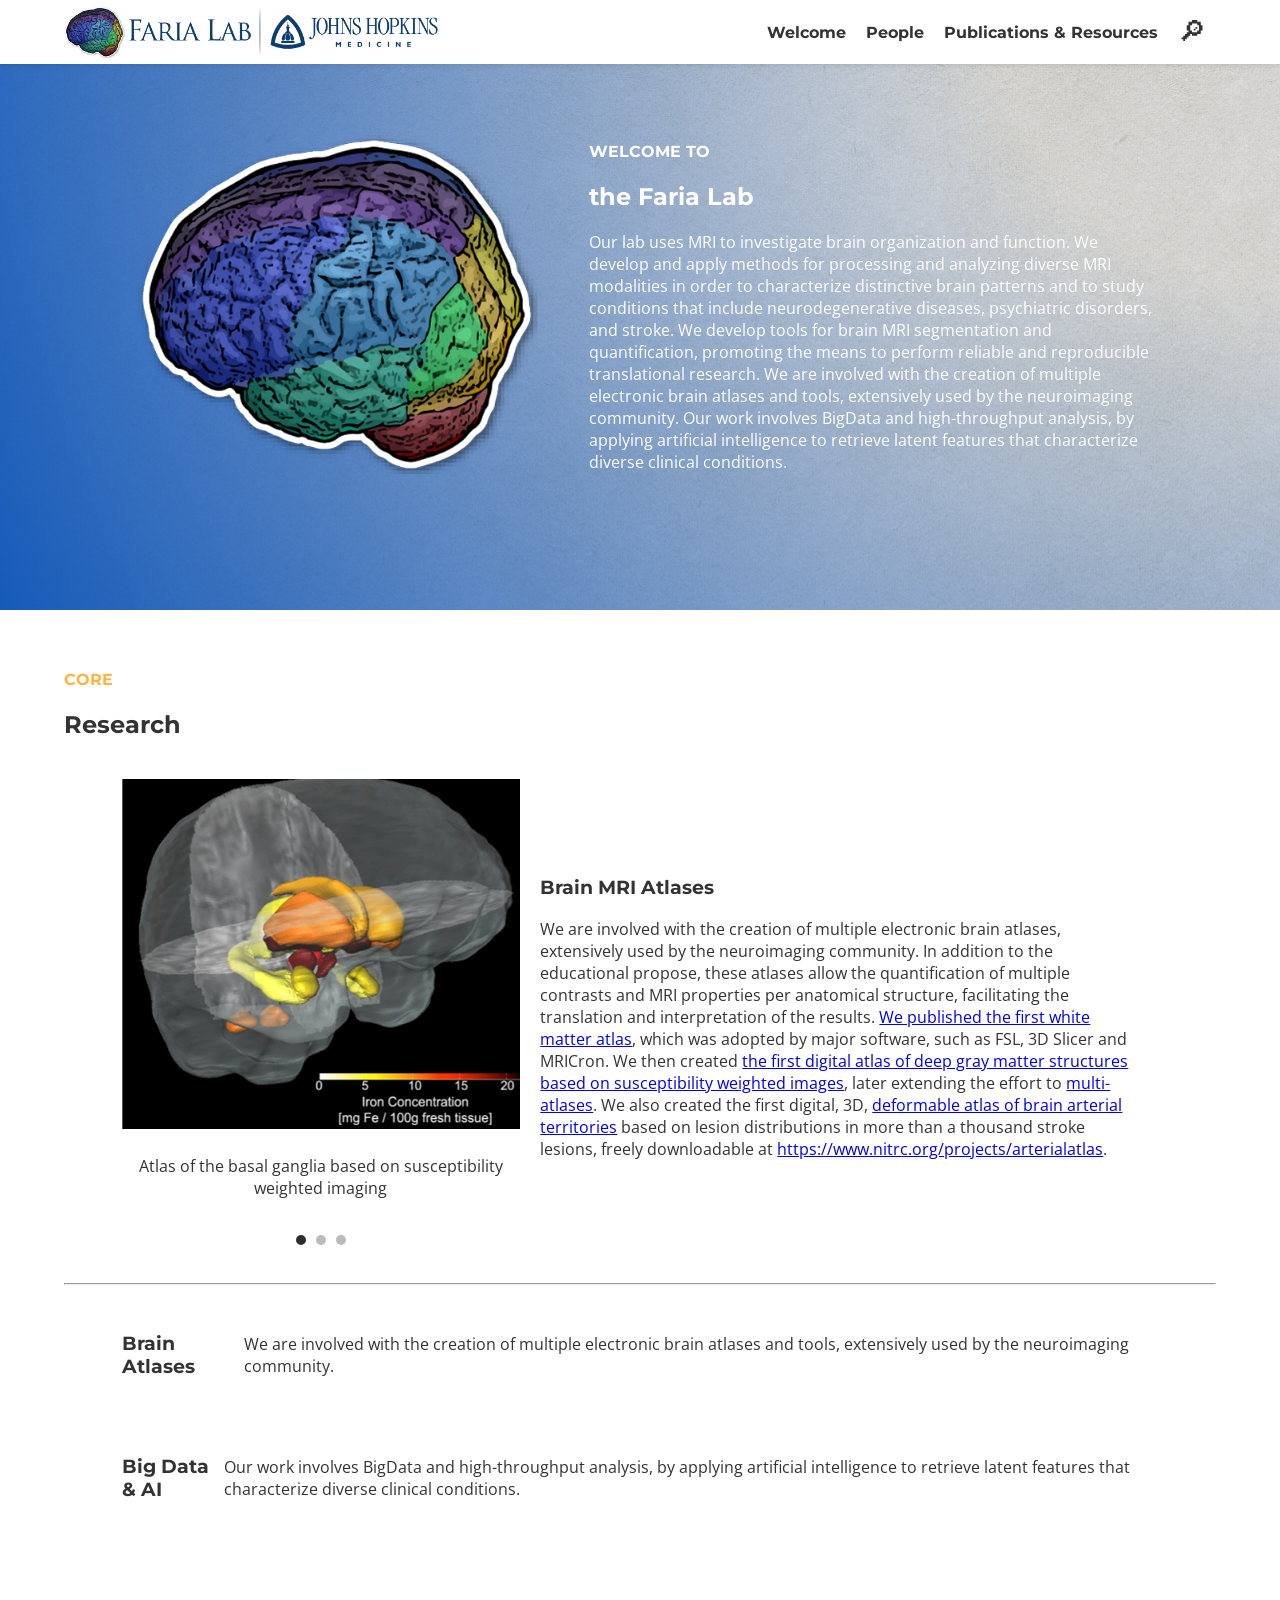
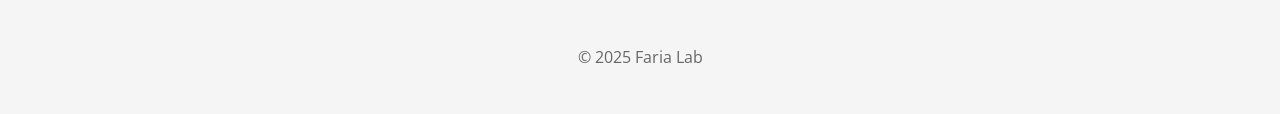
==== from_scratch/index.html @ 82c88ba2 "new version from scratch; has header, welcome, carousel (w/o prev/next buttons)" ====
<!DOCTYPE html>
<html lang="en">

<head>
    <meta charset="UTF-8">
    <title>Faria Lab</title>
    <link rel="preconnect" href="https://fonts.googleapis.com">
    <link
        href="https://fonts.googleapis.com/css2?family=Montserrat:wght@400;600;700&family=Open+Sans:wght@400;600&display=swap"
        rel="stylesheet">
    <link rel="stylesheet" href="style.css">
</head>

<body>

    <header class="site-header">
        <img src="images/logobanner-01.png" alt="Faria Lab" class="logo">

        <button class="menu-toggle" aria-label="Toggle navigation">☰</button>

        <nav>
            <a href="#welcome">Welcome</a>
            <a href="#people">People</a>
            <a href="#P&R">Publications & Resources</a>
            <button class="search-toggle" aria-label="Toggle search">🔎︎</button>
        </nav>

        <div class="search-container">
            <input type="text" placeholder="Search..." class="search-input">
            <button class="search-toggle" aria-label="Toggle search">✕</button>
        </div>
    </header>

    <section id="welcome" class="hero">
        <img src="images/logobanner-02-1.png" alt="Faria Lab" class="logo">
        <div class="hero-text">
            <h4>WELCOME TO</h4>
            <h1>the Faria Lab</h1>
            <p>Our lab uses MRI to investigate brain organization and function. We develop and apply methods for
                processing and analyzing diverse MRI modalities in order to characterize distinctive brain patterns and
                to study conditions that include neurodegenerative diseases, psychiatric disorders, and stroke. We
                develop tools for brain MRI segmentation and quantification, promoting the means to perform reliable and
                reproducible translational research. We are involved with the creation of multiple electronic brain
                atlases and tools, extensively used by the neuroimaging community. Our work involves BigData and
                high-throughput analysis, by applying artificial intelligence to retrieve latent features that
                characterize diverse clinical conditions.</p>
        </div>
    </section>

    <section id="research" class="content-section">
        <h4>CORE</h4>
        <h1>Research</h1>

        <div class="research-area">
            <div class="carousel" id="carousel1">
                <img src="images/research1_SWI.png" alt="Research 1 SWI" class="slide show">
                <img src="images/research1_atlas.png" alt="Research 1 Atlas" class="slide">
                <img src="images/ArterialAtlas.png" alt="Research 1 Arterial Atlas" class="slide">

                <p class="caption show">Atlas of the basal ganglia based on susceptibility weighted imaging</p>
                <p class="caption">MRI based atlas of structural anatomy</p>
                <p class="caption">Digital atlas of vascular territories</p>
                
                <div class="dots">
                    <span class="dot show"></span>
                    <span class="dot"></span>
                    <span class="dot"></span>
                </div>
            </div>

            <div class="research-text">
                <h3>Brain MRI Atlases</h3>
                <p>We are involved with the creation of multiple electronic brain atlases, extensively used by the
                    neuroimaging community. In addition to the educational propose, these atlases allow the
                    quantification of multiple contrasts and MRI properties per anatomical structure, facilitating the
                    translation and interpretation of the results. <a
                        href="https://www.ncbi.nlm.nih.gov/pmc/articles/PMC2586008/" target="_blank" rel="noopener">We
                        published the first white matter atlas</a>, which was adopted by major software, such as FSL, 3D
                    Slicer and MRICron. We then created <a href="https://pubmed.ncbi.nlm.nih.gov/23769915"
                        target="_blank" rel="noopener">the first digital atlas of deep gray matter structures based on
                        susceptibility weighted images</a>, later extending the effort to <a
                        href="https://pubmed.ncbi.nlm.nih.gov/30738207" target="_blank"
                        rel="noopener">multi-atlases</a>. We also created the first digital, 3D, <a
                        href="https://www.biorxiv.org/content/10.1101/2021.05.03.442478v1.abstract" target="_blank"
                        rel="noopener">deformable atlas of brain arterial territories</a> based on lesion distributions
                    in more than a thousand stroke lesions, freely downloadable at <a
                        href="https://www.nitrc.org/projects/arterialatlas" target="_blank"
                        rel="noopener">https://www.nitrc.org/projects/arterialatlas</a>.</p>
            </div>
        </div>

        <hr>

        <div class="research-area">
            <h3>Brain Atlases</h3>
            <p>We are involved with the creation of multiple electronic brain atlases and tools, extensively used by the
                neuroimaging community.</p>
        </div>
        <div class="research-area">
            <h3>Big Data & AI</h3>
            <p>Our work involves BigData and high-throughput analysis, by applying artificial intelligence to retrieve
                latent features that characterize diverse clinical conditions.</p>
        </div>
    </section>

    <footer>
        <p>&copy; 2025 Faria Lab</p>
    </footer>



    <script src="scripts/menu.js"></script>
    <script src="scripts/carousel.js"></script>
</body>

</html>
---- from_scratch/style.css ----
:root {
    --primary-blue: #0C71C3;
    --accent-teal: #7EBEC5;
    --accent-orange: #ffb342;
    --accent-pink: #fa546d;
}

body {
    margin: 0;
    font-family: 'Open Sans', sans-serif;
    color: #333;
}

h1,
h2,
h3,
h4,
h5,
h6,
nav a {
    font-family: 'Montserrat', sans-serif;
    font-weight: 700;
}

.site-header {
    position: fixed;
    display: flex;
    align-items: center;
    height: 64px;
    width: 100%;
    background: white;
    padding: 0 5%;
    box-sizing: border-box;
    box-shadow: 0 1px 5px rgba(0, 0, 0, 0.1);
    transition: height 0.5s;
    z-index: 1000;
}

.site-header.shrink {
    height: 48px;
}

button {
    font-size: 28px;
    background: none;
    border: none;
    color: var(--primary-blue);
    cursor: pointer;
}

.menu-toggle {
    display: none;
    /* hide hamburger on wide screens */
}

.site-header nav {
    display: flex;
    align-items: center;
    position: absolute;
    right: 5%;
    height: 100%;
    transition: height 0.2s;
}

.site-header nav.hide {
    height: 0;
    overflow: hidden;
    transition: height 0.5s ease;
}

.site-header nav * {
    padding: 0 10px;
    text-decoration: none;
    color: #333;
}

.site-header * {
    max-height: 80%;
}

.search-toggle {
    display: flex;
    position: relative;
}

.search-container {
    opacity: 0;
    transition: opacity 0s;
}

.search-container.show {
    display: flex;
    align-items: center;
    position: absolute;
    right: 5%;
    opacity: 1;
    transition: opacity 0.5s ease-in;
}

.search-input {
    display: flex;
    position: relative;
    right: 5%;
    width: 200px;
    padding: 5px;
    border: none;
}

.hero {
    display: flex;
    justify-content: space-around;
    align-items: center;
    background: radial-gradient(circle at top right, rgba(255, 255, 255, 0) 20%, rgba(1, 77, 183, 0.9) 100%),
        url('images/Kyle_Paper_Lt-scaled.jpg');
    background-size: cover;
    color: white;
    padding: 100px 10%;
    gap: 5%;
    text-align: left;
}

.hero img {
    max-width: 40%;
}

.content-section {
    max-width: 1200px;
    margin: 60px auto;
    padding: 0 5%;
}

.content-section h4 {
    color: var(--accent-orange);
}

.content-section .research-area {
    display: flex;
    justify-content: space-between;
    align-items: center;
    padding: 20px 5%;
}

.content-section .carousel {
    display: grid;
    width: 40%;
    grid-template-columns: minmax(0, 1fr);  /* allow grid to shrink below content size */
}

.content-section .carousel .slide {
    grid-column: 1;
    grid-row: 1;
    width: 100%;
    opacity: 0;
    visibility: hidden;
    transition: opacity 0.5s ease-in-out;
}

.content-section .carousel .slide.show {
    opacity: 1;
    visibility: visible;
}

.content-section .carousel .caption {
    grid-column: 1;
    grid-row: 2;
    width: 100%;
    text-align: center;
    padding: 10px 0;
    opacity: 0;
    visibility: hidden;
    transition: opacity 0.5s ease-in-out;
}

.content-section .carousel .caption.show {  
    opacity: 1;
    visibility: visible;
}

/* The dots/bullets/indicators */
.content-section .carousel .dots {
    display: flex;
    justify-content: center;
    padding: 10px 0;
}

.dot {
    height: 10px;
    width: 10px;
    margin: 0 5px;
    background-color: #bbb;
    border-radius: 50%;
    display: inline-block;
    transition: background-color 0.6s ease;
}

.dot.show {
    background-color: #2e2e2e;
}

.content-section .research-text {
    width: 60%;
    height: auto;
    padding: 0 20px;
}

footer {
    text-align: center;
    padding: 30px;
    background: #f5f5f5;
    color: #666;
}

@media (max-width: 1000px) {
    * {
        flex-direction: column;
    }

    img {
        width: 85%;
        max-width: 300px;
    }

    .site-header {
        position: relative;
        display: flex;
        padding: 10px 0;
        height: 100px;
    }

    .menu-toggle {
        display: flex;
        /* show hamburger on narrow screens */
    }

    .site-header nav {
        display: none;
        /* hide nav links on narrow screens */
    }

    .site-header nav.open {
        display: flex;
        /* show nav links when menu is open */
        flex-direction: column;
        position: absolute;
        justify-content: center;
        top: 100px;
        right: 0;
        width: 100%;
        background: white;
        box-shadow: 0 1px 5px rgba(0, 0, 0, 0.1);
        height: auto;
        padding: 10px;
    }

    .site-header nav.hide {
        padding: 0;
        height: 0;
        overflow: hidden;
    }

    .search-container.show {
        display: flex;
        position: absolute;
        top: 100px;
        right: 0;
        width: 100%;
        flex-direction: row;
        justify-content: center;
        align-items: center;
        background: white;
        box-shadow: 0 1px 5px rgba(0, 0, 0, 0.1);
        padding: 10px;
    }

    hr {
        width: 80%;
        margin: 40px auto;
        color: var(--accent-teal);
    }

    .hero {
        padding: 110px 10%;
    }

    .content-section .carousel {
        width: 80%;
    }

    .content-section .carousel .slide {
        justify-self: center;
    }

    .content-section .carousel .dots{
        flex-direction: row;
    }

    .content-section .research-text {
        width: 100%;
        padding: 20px 0;
    }

}
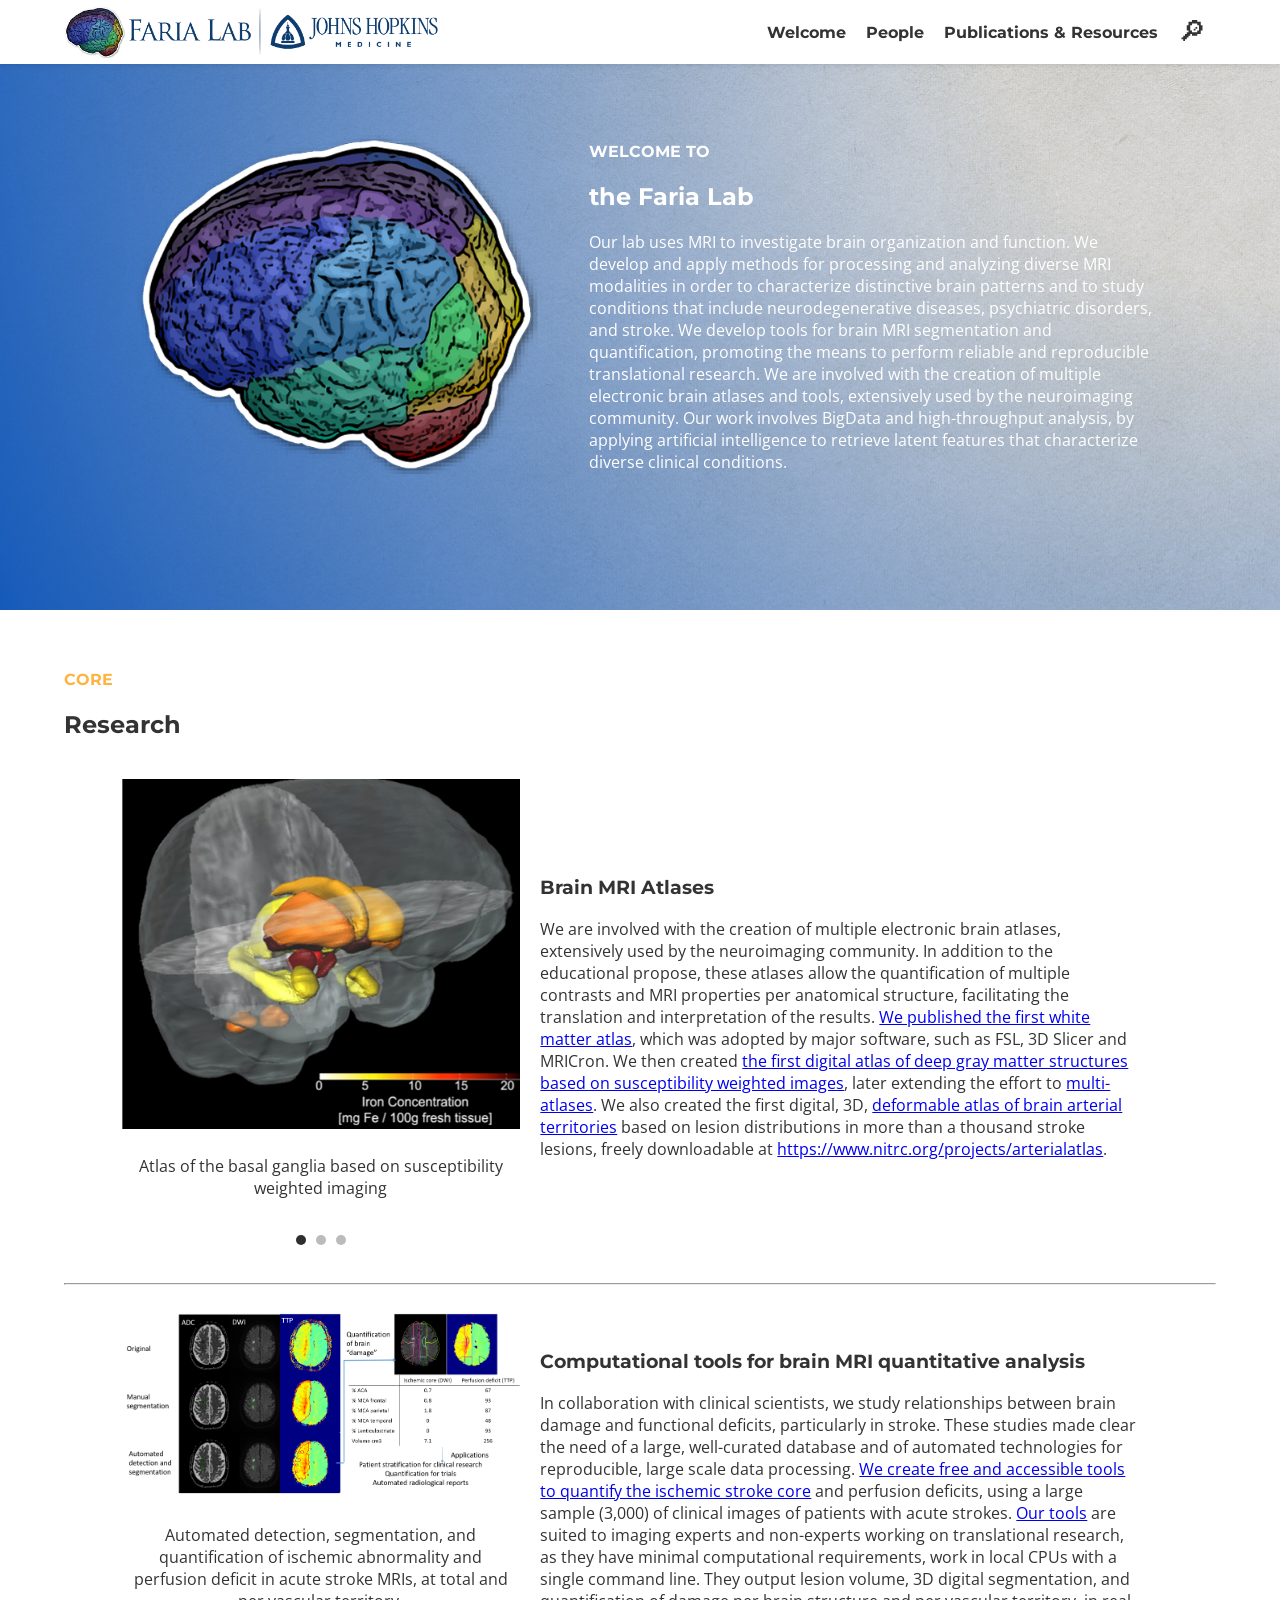
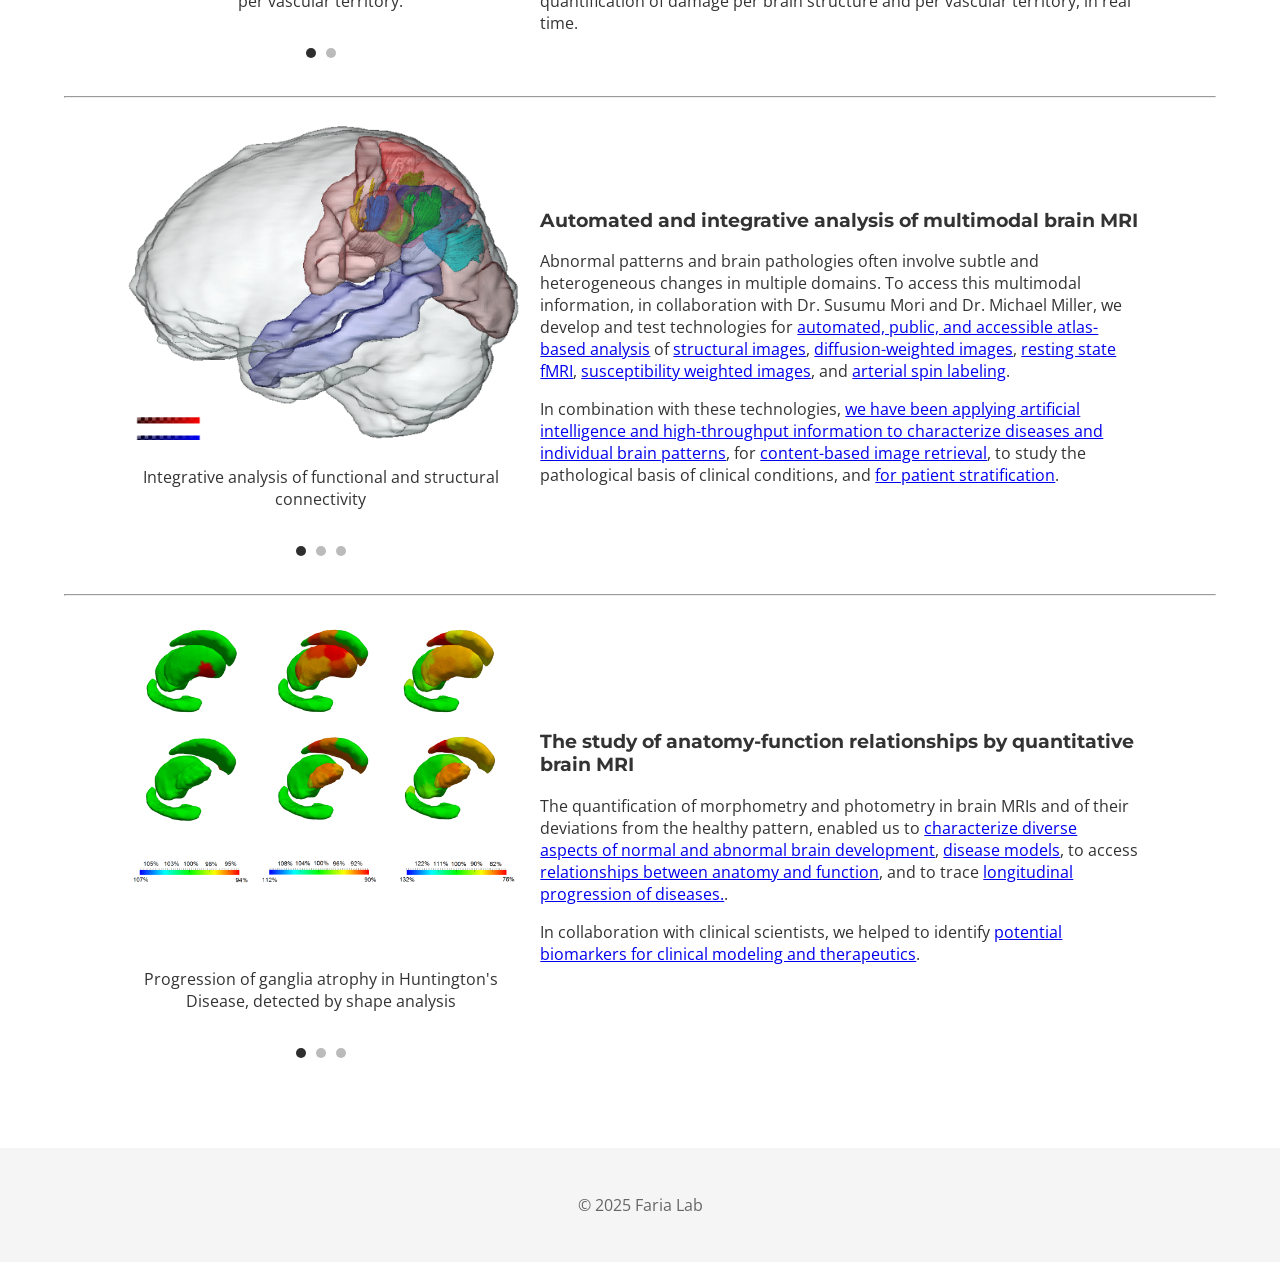
==== commit 580c3852: "completed core research" ====
--- a/from_scratch/index.html
+++ b/from_scratch/index.html
@@ -57,10 +57,13 @@
                 <img src="images/research1_atlas.png" alt="Research 1 Atlas" class="slide">
                 <img src="images/ArterialAtlas.png" alt="Research 1 Arterial Atlas" class="slide">
 
+                <button class="prev" aria-label="Previous slide">&#10094;</button>
+                <button class="next" aria-label="Next slide">&#10095;</button>
+
                 <p class="caption show">Atlas of the basal ganglia based on susceptibility weighted imaging</p>
                 <p class="caption">MRI based atlas of structural anatomy</p>
                 <p class="caption">Digital atlas of vascular territories</p>
-                
+
                 <div class="dots">
                     <span class="dot show"></span>
                     <span class="dot"></span>
@@ -70,6 +73,7 @@
 
             <div class="research-text">
                 <h3>Brain MRI Atlases</h3>
+
                 <p>We are involved with the creation of multiple electronic brain atlases, extensively used by the
                     neuroimaging community. In addition to the educational propose, these atlases allow the
                     quantification of multiple contrasts and MRI properties per anatomical structure, facilitating the
@@ -92,14 +96,101 @@
         <hr>
 
         <div class="research-area">
-            <h3>Brain Atlases</h3>
-            <p>We are involved with the creation of multiple electronic brain atlases and tools, extensively used by the
-                neuroimaging community.</p>
-        </div>
-        <div class="research-area">
-            <h3>Big Data & AI</h3>
-            <p>Our work involves BigData and high-throughput analysis, by applying artificial intelligence to retrieve
-                latent features that characterize diverse clinical conditions.</p>
+            <div class="carousel" id="carousel2">
+                <img src="images/research4_ADS.png" alt="Research 2 ADS" class="slide show">
+                <img src="images/research4publications_ADS.gif" alt="Research 2 ADS gif" class="slide">
+
+                <button class="prev" aria-label="Previous slide">&#10094;</button>
+                <button class="next" aria-label="Next slide">&#10095;</button>
+
+                <p class="caption show">Automated detection, segmentation, and quantification of ischemic abnormality
+                    and perfusion deficit in acute stroke MRIs, at total and per vascular territory.</p>
+                <p class="caption">Acute-stroke Detection Segmentation (ADS)</p>
+
+                <div class="dots">
+                    <span class="dot show"></span>
+                    <span class="dot"></span>
+                </div>
+            </div>
+
+            <div class="research-text">
+                <h3>Computational tools for brain MRI quantitative analysis</h3>
+
+                <p>In collaboration with clinical scientists, we study relationships between brain damage and functional
+                    deficits, particularly in stroke. These studies made clear the need of a large, well-curated
+                    database and of automated technologies for reproducible, large scale data processing. <a
+                        href="https://www.medrxiv.org/content/10.1101/2021.10.19.21257543v1" target="_blank"
+                        rel="noopener">We create free and accessible tools to quantify the ischemic stroke core</a> and
+                    perfusion deficits, using a large sample (3,000) of clinical images of patients with acute strokes.
+                    <a href="https://www.nitrc.org/projects/ads" target="_blank" rel="noopener">Our tools</a> are suited
+                    to imaging experts and non-experts working on translational research, as they have minimal
+                    computational requirements, work in local CPUs with a single command line. They output lesion
+                    volume, 3D digital segmentation, and quantification of damage per brain structure and per vascular
+                    territory, in real time.</p>
+            </div>
+        </div>
+
+        <hr>
+
+        <div class="research-area">
+            <div class="carousel" id="carousel3">
+                <img src="images/research2_fmri.png" alt="Research 3 fMRI" class="slide show">
+                <img src="images/research2_classification.png" alt="Research 3 Classification" class="slide">
+                <img src="images/research2_multimodal.jpg" alt="Research 3 Multimodal" class="slide">
+
+                <button class="prev" aria-label="Previous slide">&#10094;</button>
+                <button class="next" aria-label="Next slide">&#10095;</button>
+
+                <p class="caption show">Integrative analysis of functional and structural connectivity</p>
+                <p class="caption">Stratification of populations, individual characterization and image-based retrieval
+                </p>
+                <p class="caption">Integration of multiple image domains for structure-based analysis</p>
+
+                <div class="dots">
+                    <span class="dot show"></span>
+                    <span class="dot"></span>
+                    <span class="dot"></span>
+                </div>
+            </div>
+
+            <div class="research-text">
+                <h3>Automated and integrative analysis of multimodal brain MRI</h3>
+
+                <p>Abnormal patterns and brain pathologies often involve subtle and heterogeneous changes in multiple domains. To access this multimodal information, in collaboration with Dr. Susumu Mori and Dr. Michael Miller, we develop and test technologies for <a href="https://mricloud.org/" target="_blank" rel="noopener">automated, public, and accessible atlas-based analysis</a> of <a href="https://pubmed.ncbi.nlm.nih.gov/26208327/" target="_blank" rel="noopener">structural images</a>, <a href="https://pubmed.ncbi.nlm.nih.gov/24809486/" target="_blank" rel="noopener">diffusion-weighted images</a>, <a href="https://pubmed.ncbi.nlm.nih.gov/22498656/" target="_blank" rel="noopener">resting state fMRI</a>, <a href="https://pubmed.ncbi.nlm.nih.gov/30738207" target="_blank" rel="noopener">susceptibility weighted images</a>, and <a href="https://pubmed.ncbi.nlm.nih.gov/30588671/" target="_blank" rel="noopener">arterial spin labeling</a>.</p>
+
+                <p>In combination with these technologies, <a href="https://pubmed.ncbi.nlm.nih.gov/29104527/" target="_blank" rel="noopener">we have been applying artificial intelligence and high-throughput information to characterize diseases and individual brain patterns</a>, for <a href="https://pubmed.ncbi.nlm.nih.gov/25685706/" target="_blank" rel="noopener">content-based image retrieval</a>, to study the pathological basis of clinical conditions, and <a href="https://pubmed.ncbi.nlm.nih.gov/33377594/" target="_blank" rel="noopener">for patient stratification</a>.</p>
+            </div>
+        </div>
+
+        <hr>
+
+        <div class="research-area">
+            <div class="carousel" id="carousel1">
+                <img src="images/research3_HD.png" alt="Research 4 HD" class="slide show">
+                <img src="images/research3_FEP.png" alt="Research 4 FEP" class="slide">
+                <img src="images/research3_aphasia.png" alt="Research 4 Aphasia" class="slide">
+
+                <button class="prev" aria-label="Previous slide">&#10094;</button>
+                <button class="next" aria-label="Next slide">&#10095;</button>
+
+                <p class="caption show">Progression of ganglia atrophy in Huntington's Disease, detected by shape analysis</p>
+                <p class="caption">Association between white matter structure and cognition in psychosis</p>
+                <p class="caption">Brain atrophy relates to language deficits in Primary Progressive Aphasia</p>
+
+                <div class="dots">
+                    <span class="dot show"></span>
+                    <span class="dot"></span>
+                    <span class="dot"></span>
+                </div>
+            </div>
+
+            <div class="research-text">
+                <h3>The study of anatomy-function relationships by quantitative brain MRI</h3>
+
+                <p>The quantification of morphometry and photometry in brain MRIs and of their deviations from the healthy pattern, enabled us to <a href="https://pubmed.ncbi.nlm.nih.gov/20420929/" target="_blank" rel="noopener">characterize diverse aspects of normal and abnormal brain development</a>, <a href="https://pubmed.ncbi.nlm.nih.gov/20920589" target="_blank" rel="noopener">disease models</a>, to access <a href="https://pubmed.ncbi.nlm.nih.gov/30987924" target="_blank" rel="noopener">relationships between anatomy and function</a>, and to trace <a href="https://pubmed.ncbi.nlm.nih.gov/27104139/" target="_blank" rel="noopener">longitudinal progression of diseases.</a>.</p>
+
+                <p>In collaboration with clinical scientists, we helped to identify <a href="https://pubmed.ncbi.nlm.nih.gov/31864209/" target="_blank" rel="noopener">potential biomarkers for clinical modeling and therapeutics</a>.</p>
+            </div>
         </div>
     </section>
 
--- a/from_scratch/style.css
+++ b/from_scratch/style.css
@@ -160,6 +160,32 @@
     visibility: visible;
 }
 
+.content-section .carousel .prev {
+    grid-column: 1;
+    grid-row: 1;
+    width: 10%;
+    margin-left: 0;
+    opacity: 0;
+    background: linear-gradient(to right, rgba(255, 255, 255, 0.8), rgba(0, 0, 0, 0));
+}
+
+.content-section .carousel .prev:hover {
+    opacity: 1;
+}
+
+.content-section .carousel .next {
+    grid-column: 1;
+    grid-row: 1;
+    width: 10%;
+    margin-left: auto;
+    opacity: 0;
+    background: linear-gradient(to left, rgba(255, 255, 255, 0.8), rgba(0, 0, 0, 0));
+}
+
+.content-section .carousel .next:hover {
+    opacity: 1;
+}
+
 .content-section .carousel .caption {
     grid-column: 1;
     grid-row: 2;
@@ -235,21 +261,22 @@
     .site-header nav {
         display: none;
         /* hide nav links on narrow screens */
-    }
-
-    .site-header nav.open {
-        display: flex;
-        /* show nav links when menu is open */
         flex-direction: column;
         position: absolute;
         justify-content: center;
         top: 100px;
+        left: 0;
         right: 0;
         width: 100%;
         background: white;
         box-shadow: 0 1px 5px rgba(0, 0, 0, 0.1);
         height: auto;
-        padding: 10px;
+        padding: 10px 0;
+    }
+
+    .site-header nav.open {
+        display: flex;
+        /* show nav links when menu is open */
     }
 
     .site-header nav.hide {
@@ -290,6 +317,12 @@
         justify-self: center;
     }
 
+    .content-section .carousel .prev,
+    .content-section .carousel .next {
+        width: 20%;
+        opacity: 1;
+    }
+
     .content-section .carousel .dots{
         flex-direction: row;
     }
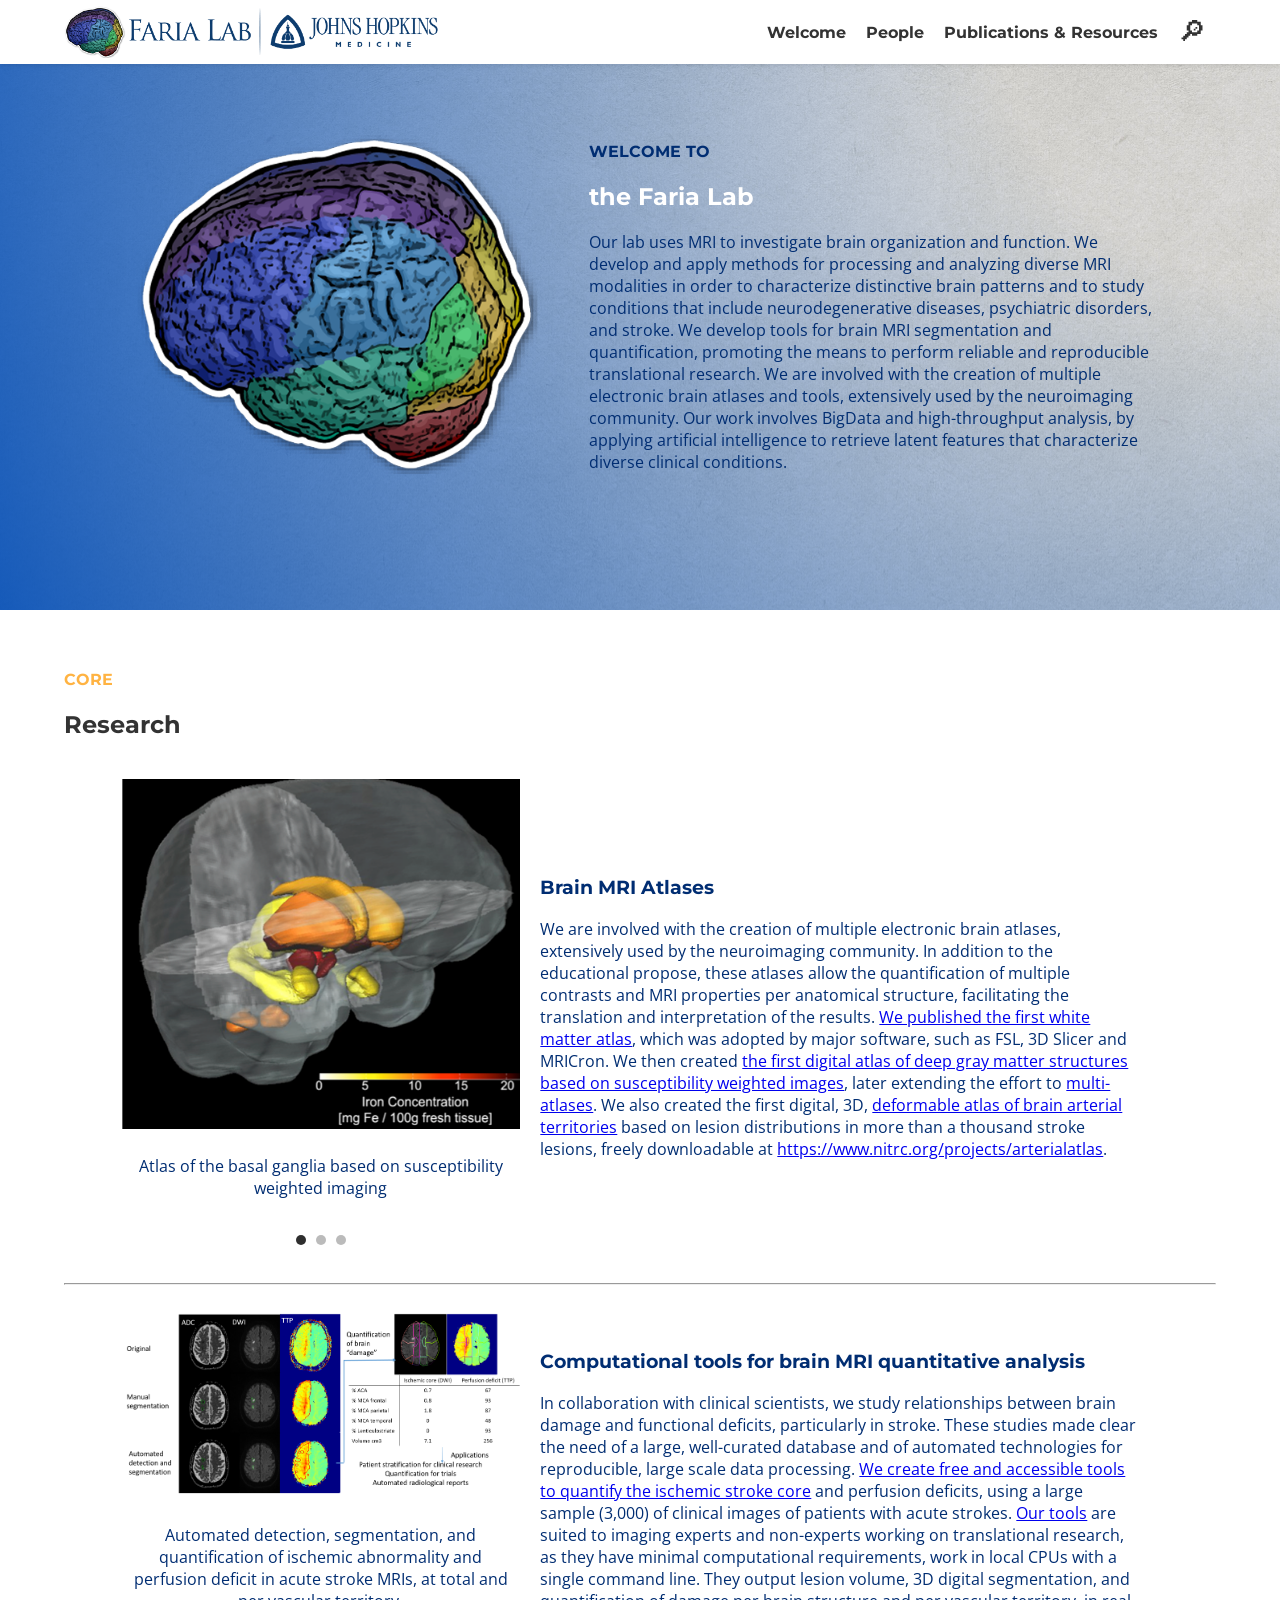
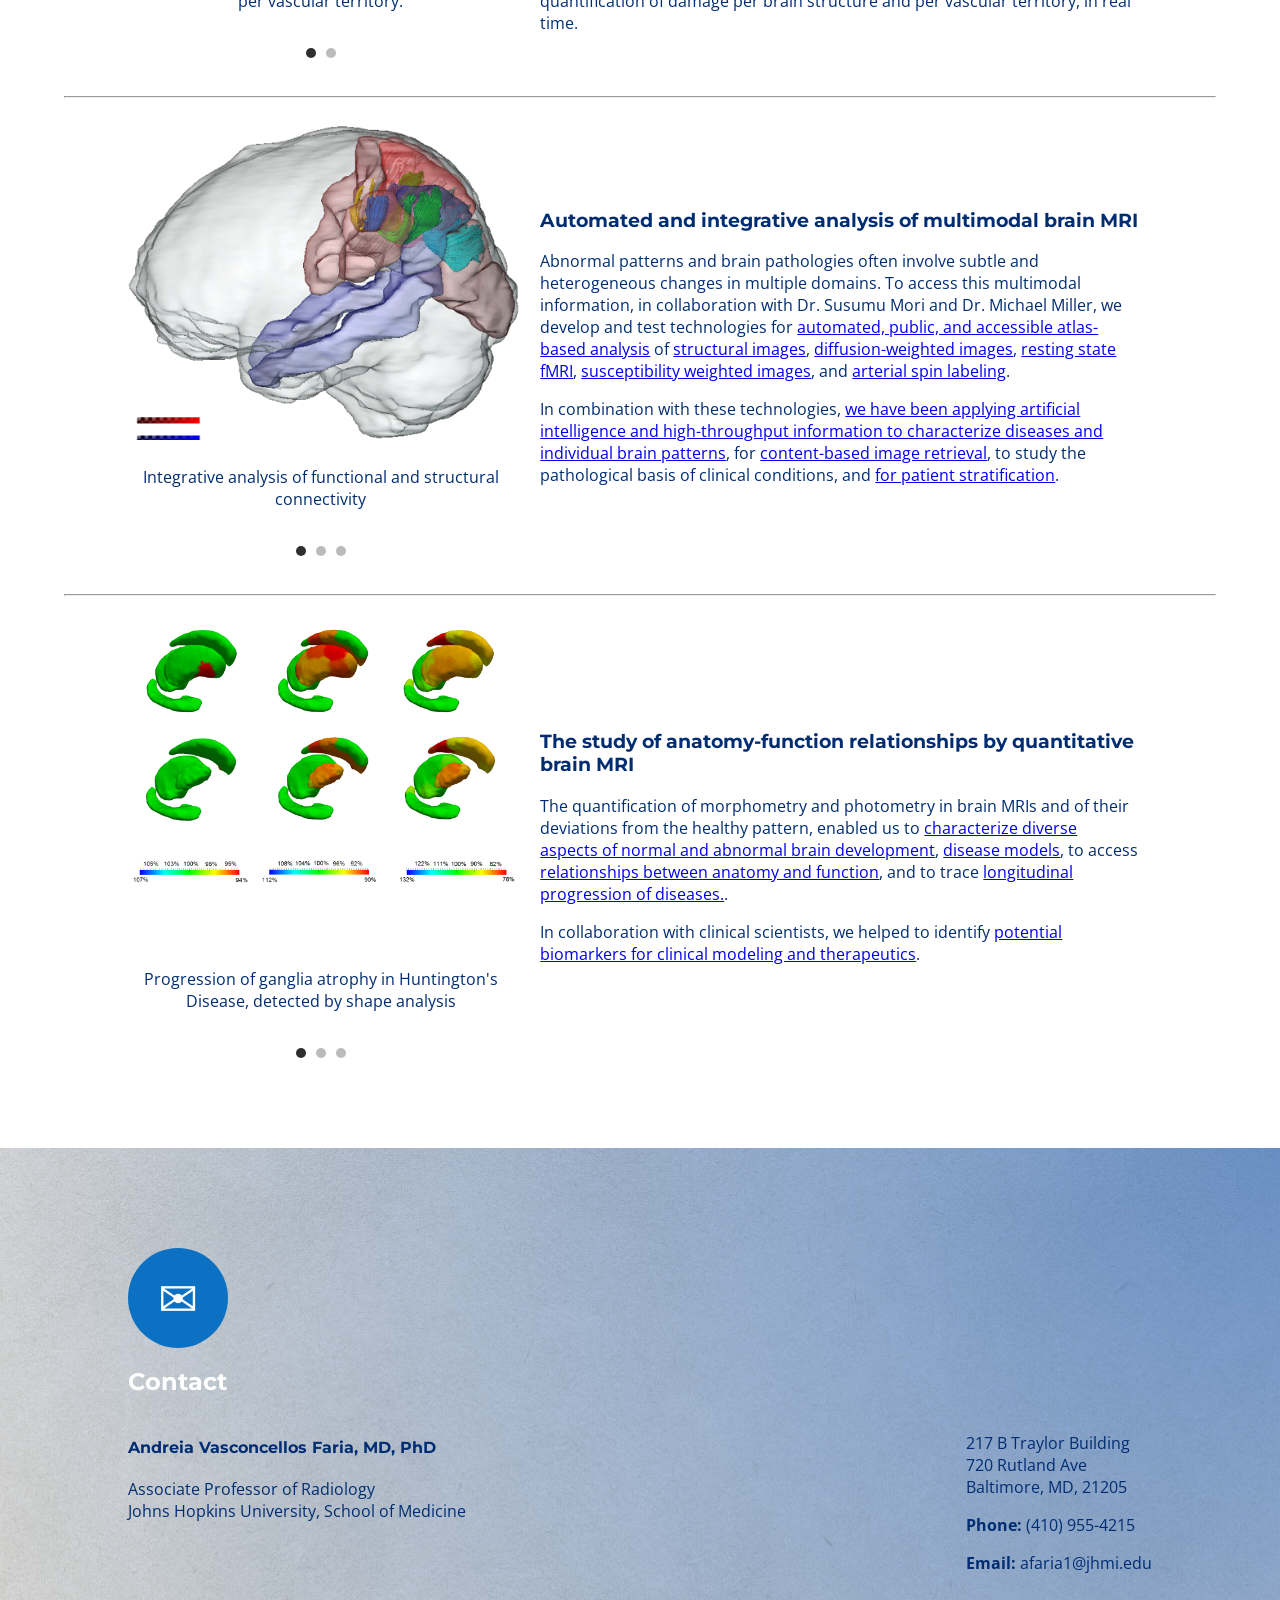
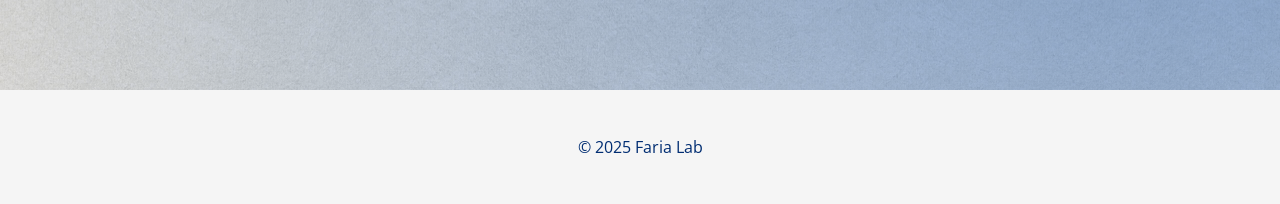
==== commit afb4298e: "added contact" ====
--- a/from_scratch/index.html
+++ b/from_scratch/index.html
@@ -194,6 +194,40 @@
         </div>
     </section>
 
+    <section id="contact" class="contact">
+        <div class="contact-icon">
+            &#9993;
+        </div>
+
+        <div class="contact-container">
+            <h1>Contact</h1>
+        </div>
+    
+        <div class="contact-container">
+            <div class="contact-text">
+                <h4>Andreia Vasconcellos Faria, MD, PhD</h4>
+                <p>Associate Professor of Radiology
+                    <br>
+                    Johns Hopkins University, School of Medicine
+                </p>
+            </div>
+
+            <div class="contact-text">
+                <p>217 B Traylor Building
+                    <br>
+                    720 Rutland Ave
+                    <br>
+                    Baltimore, MD, 21205</p>
+
+                <p><strong>Phone:</strong> (410) 955-4215</p>
+
+                <p><strong>Email:</strong> afaria1@jhmi.edu</p></p>
+            </div>
+        </div>
+
+        
+    </section>
+
     <footer>
         <p>&copy; 2025 Faria Lab</p>
     </footer>
--- a/from_scratch/style.css
+++ b/from_scratch/style.css
@@ -1,5 +1,6 @@
 :root {
-    --primary-blue: #0C71C3;
+    --primary-blue: #0c71c3;
+    --heritage-blue: #002D72;
     --accent-teal: #7EBEC5;
     --accent-orange: #ffb342;
     --accent-pink: #fa546d;
@@ -228,6 +229,58 @@
     height: auto;
     padding: 0 20px;
 }
+
+.contact {
+    display: flex;
+    flex-direction: column;
+    justify-content: center;
+    align-items: center;
+    background: radial-gradient(circle at top right, rgba(1, 77, 183, 0.5) 0%, rgba(255, 255, 255, 0) 100%),
+        url('images/Kyle_Paper_Lt-scaled.jpg');
+    background-size: cover;
+    padding: 100px 10%;
+    max-width: 1200px;
+    text-align: left;
+}
+
+.contact .contact-icon {
+    font-size: 48px;
+    color: white;
+    background: var(--primary-blue);
+    width: 100px;
+    height: 100px;
+    line-height: 100px;   /* vertically centers the character inside the circle */
+    text-align: center;
+    border-radius: 50%;    /* square -> circle */
+    margin-right: auto;
+}
+
+.contact .contact-container {
+    display: flex;
+    justify-content: space-between;
+    align-items: top;
+    width: 100%;
+    text-align: left;
+}
+
+.contact .contact-container .contact-text {
+    width: auto;
+}
+
+.contact h1 {
+    color: white;
+}
+
+.contact 
+h2,
+h3,
+h4,
+h5,
+h6,
+p {
+    color: var(--heritage-blue);
+}
+
 
 footer {
     text-align: center;
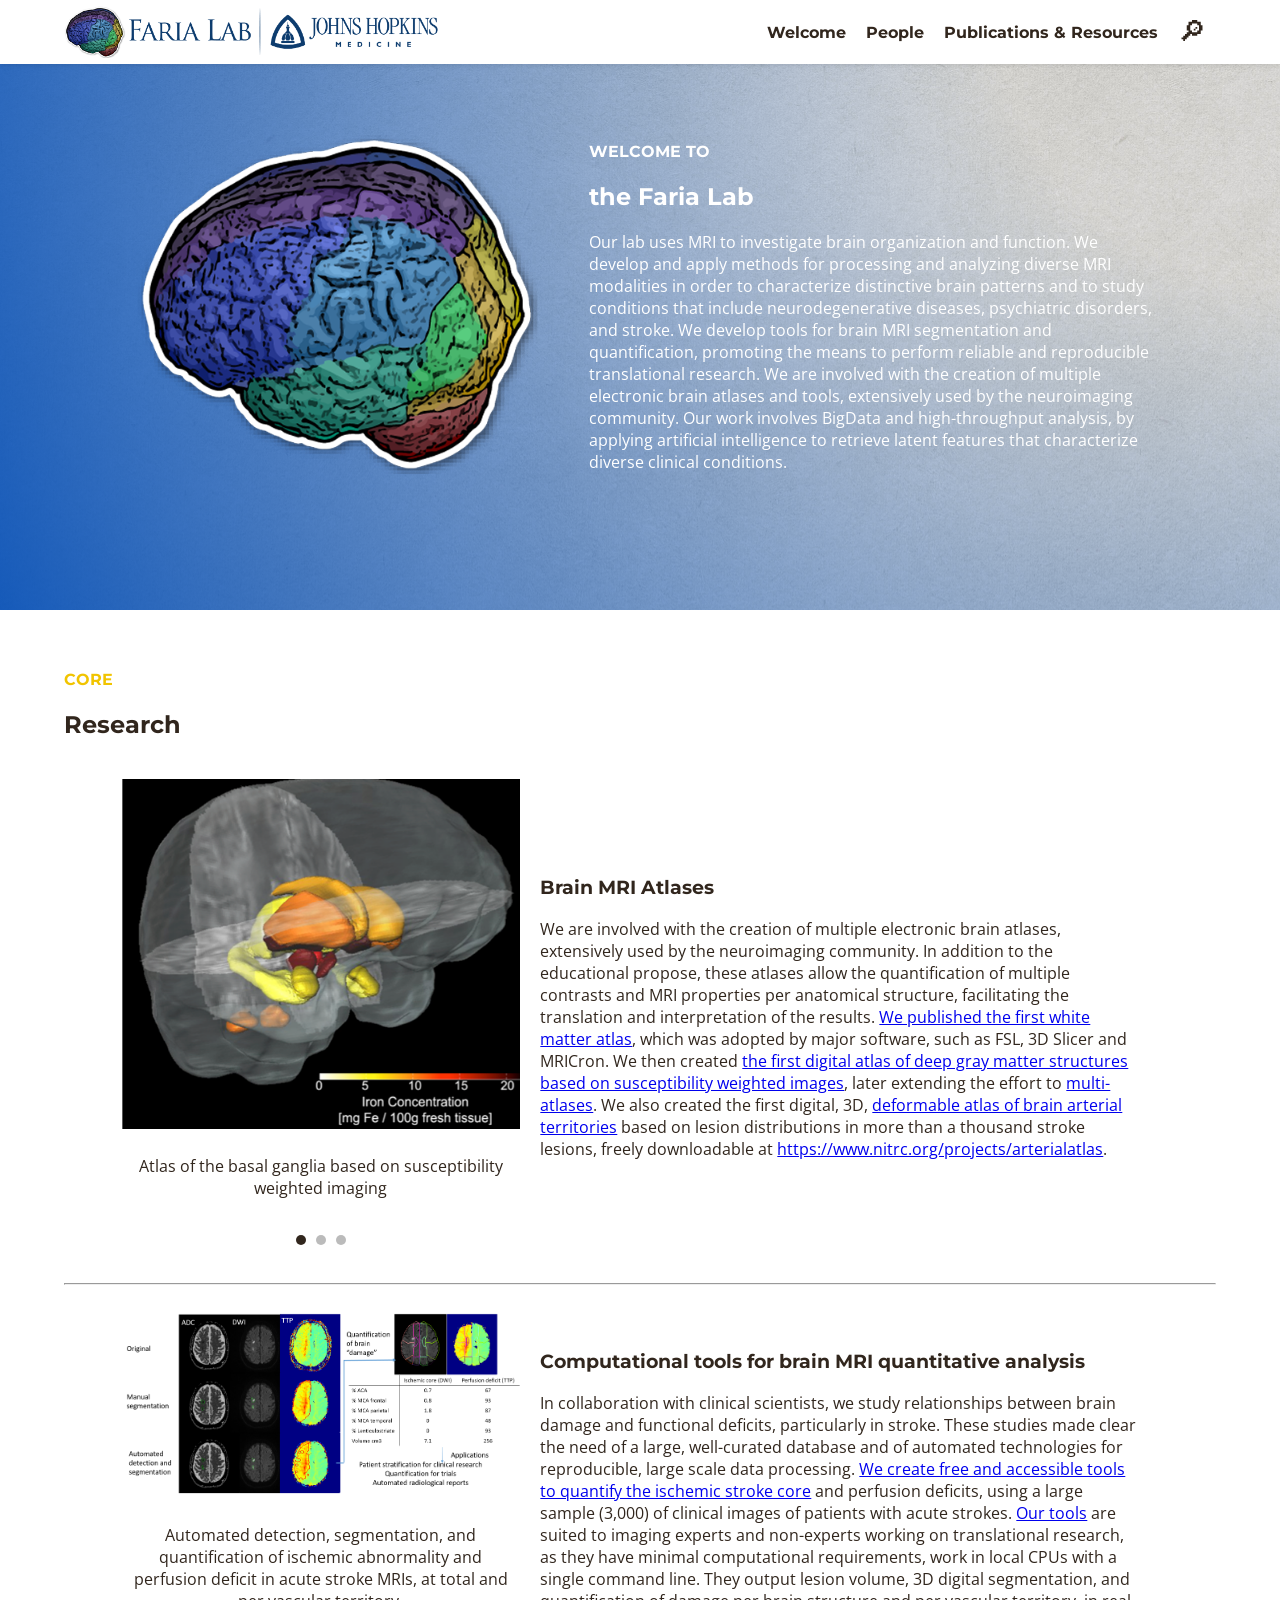
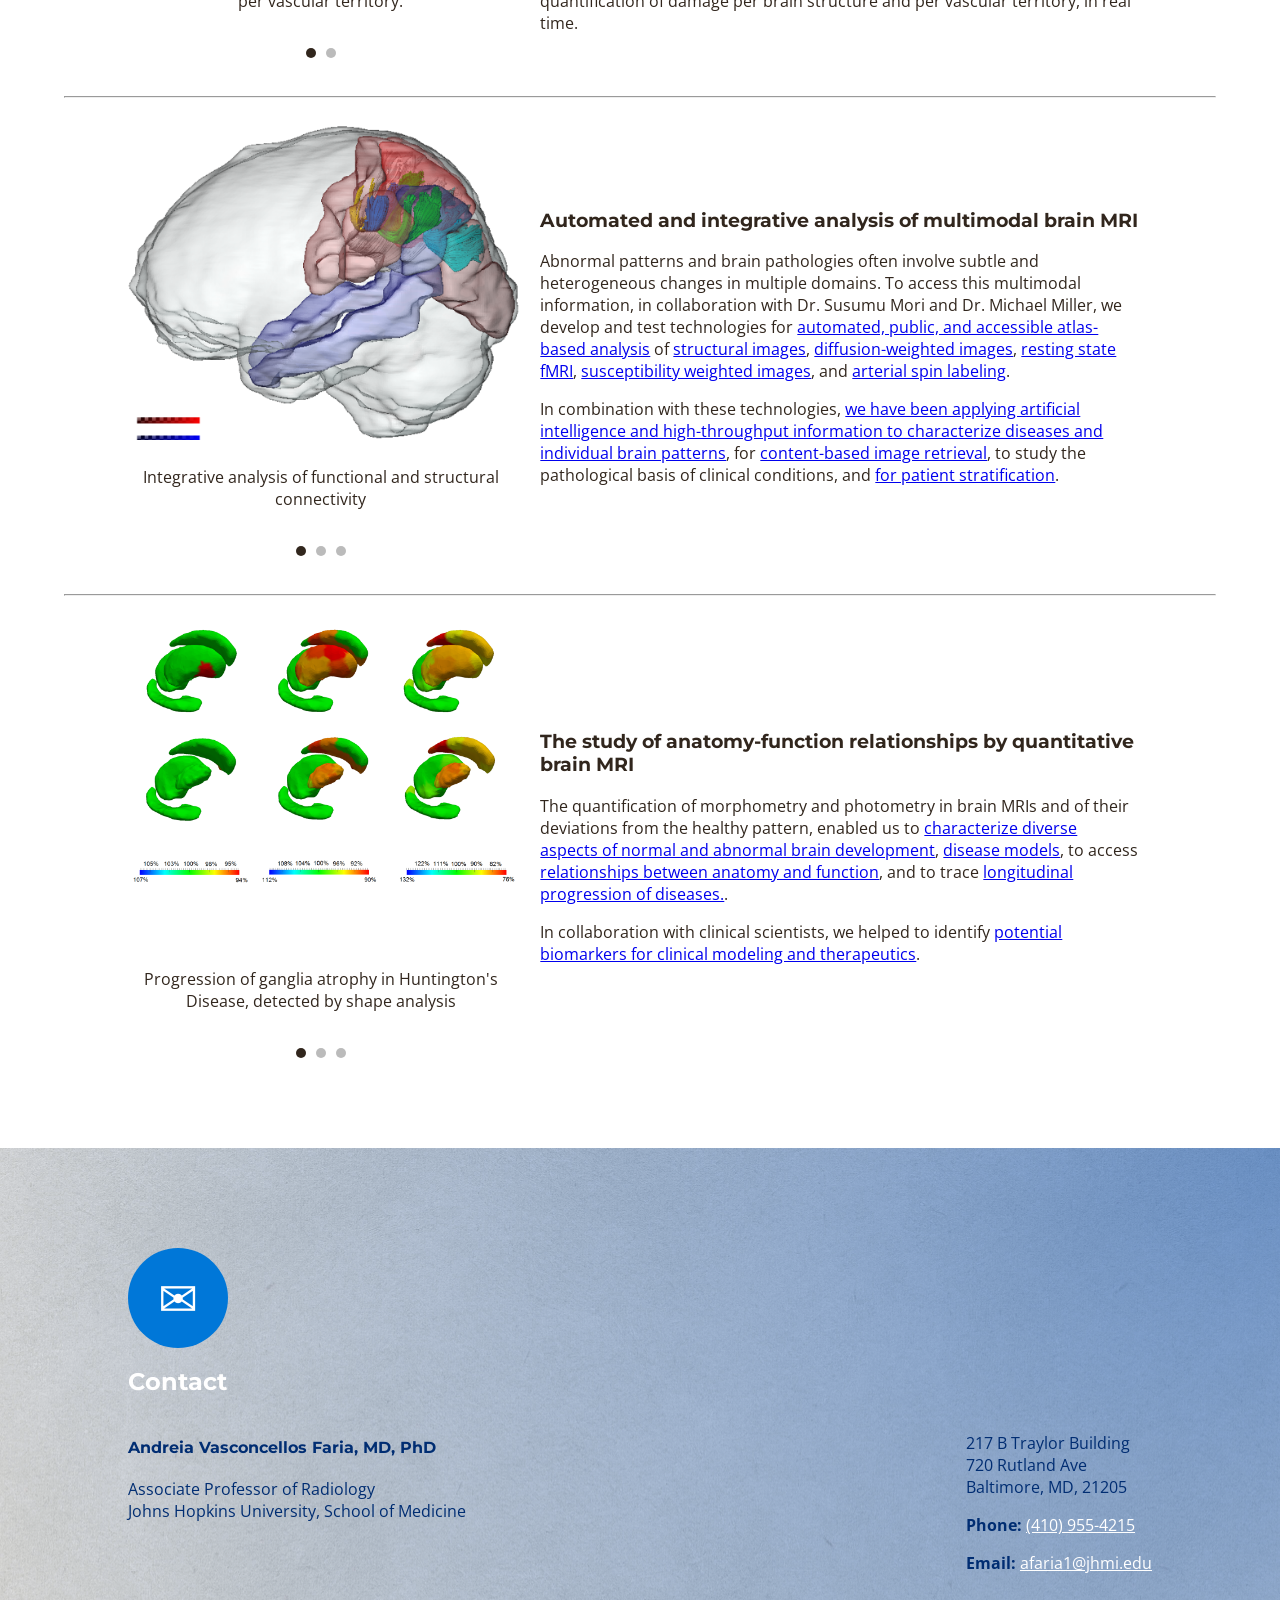
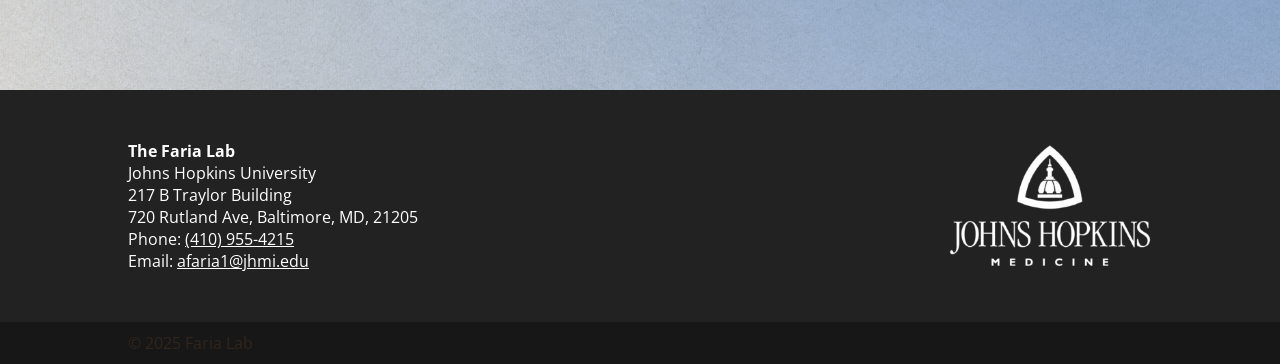
==== commit 60201911: "added footer" ====
--- a/from_scratch/index.html
+++ b/from_scratch/index.html
@@ -219,9 +219,9 @@
                     <br>
                     Baltimore, MD, 21205</p>
 
-                <p><strong>Phone:</strong> (410) 955-4215</p>
-
-                <p><strong>Email:</strong> afaria1@jhmi.edu</p></p>
+                <p><strong>Phone:</strong> <a href="tel:+14109554215" aria-label="Call us" class="contact-link">(410) 955-4215</a></p>
+
+                <p><strong>Email:</strong> <a href="mailto:afaria1@jhmi.edu" aria-label="Email us" class="contact-link">afaria1@jhmi.edu</a></p>
             </div>
         </div>
 
@@ -229,7 +229,27 @@
     </section>
 
     <footer>
-        <p>&copy; 2025 Faria Lab</p>
+        <div class="subfooter">
+            <div class="subfooter-text">
+                <p><strong>The Faria Lab</strong>
+                    <br>
+                    Johns Hopkins University
+                    <br>
+                    217 B Traylor Building
+                    <br>
+                    720 Rutland Ave, Baltimore, MD, 21205
+                    <br>
+                    Phone: <a href="tel:+14109554215" aria-label="Call us" class="contact-link">(410) 955-4215</a>
+                    <br>
+                    Email: <a href="mailto:afaria1@jhmi.edu" aria-label="Email us" class="contact-link">afaria1@jhmi.edu</a></p>
+            </div>
+
+            <img src="images/logos-02-300x182.png" alt="logo" class="logo">
+        </div>
+
+        <div class="footer">
+            <p>&copy; 2025 Faria Lab</p>
+        </div>
     </footer>
 
 
--- a/from_scratch/style.css
+++ b/from_scratch/style.css
@@ -1,15 +1,17 @@
 :root {
-    --primary-blue: #0c71c3;
     --heritage-blue: #002D72;
-    --accent-teal: #7EBEC5;
-    --accent-orange: #ffb342;
-    --accent-pink: #fa546d;
+    --medium-blue: #0077D8;
+    --spirit-blue: #68ACE5;
+    --gold: #F1C400;
+    --salmon: #E8927C;
+    --sable: #31261D;
+    --double-black: #000000;
 }
 
 body {
     margin: 0;
     font-family: 'Open Sans', sans-serif;
-    color: #333;
+    color: var(--sable);
 }
 
 h1,
@@ -45,7 +47,7 @@
     font-size: 28px;
     background: none;
     border: none;
-    color: var(--primary-blue);
+    color: var(--medium-blue);
     cursor: pointer;
 }
 
@@ -72,7 +74,7 @@
 .site-header nav * {
     padding: 0 10px;
     text-decoration: none;
-    color: #333;
+    color: var(--sable);
 }
 
 .site-header * {
@@ -131,7 +133,7 @@
 }
 
 .content-section h4 {
-    color: var(--accent-orange);
+    color: var(--gold);
 }
 
 .content-section .research-area {
@@ -221,7 +223,7 @@
 }
 
 .dot.show {
-    background-color: #2e2e2e;
+    background-color: var(--sable);
 }
 
 .content-section .research-text {
@@ -239,6 +241,7 @@
         url('images/Kyle_Paper_Lt-scaled.jpg');
     background-size: cover;
     padding: 100px 10%;
+    margin: 0;
     max-width: 1200px;
     text-align: left;
 }
@@ -246,7 +249,7 @@
 .contact .contact-icon {
     font-size: 48px;
     color: white;
-    background: var(--primary-blue);
+    background: var(--medium-blue);
     width: 100px;
     height: 100px;
     line-height: 100px;   /* vertically centers the character inside the circle */
@@ -265,28 +268,50 @@
 
 .contact .contact-container .contact-text {
     width: auto;
+    color: var(--heritage-blue);
 }
 
 .contact h1 {
     color: white;
 }
 
-.contact 
-h2,
-h3,
-h4,
-h5,
-h6,
-p {
-    color: var(--heritage-blue);
-}
-
+.contact .contact-link {
+    color: white;
+}
 
 footer {
-    text-align: center;
-    padding: 30px;
-    background: #f5f5f5;
-    color: #666;
+    margin: 0;
+    padding: 0;
+    gap: 0;
+}
+
+footer .subfooter {
+    margin: 0;
+    background-color: #222222;
+    color: white;
+    padding: 50px 10%;
+    display: flex;
+    justify-content: space-between;
+    align-items: center;
+}
+
+footer .footer {
+    background-color: #171717;
+    padding: 10px 10%;
+}
+
+footer .subfooter p,
+footer .footer p {
+    margin: 0;
+}
+
+footer .subfooter a,
+footer .footer a {
+    color: white;
+}
+
+footer img {
+    max-width: 20%;
 }
 
 @media (max-width: 1000px) {
@@ -355,7 +380,7 @@
     hr {
         width: 80%;
         margin: 40px auto;
-        color: var(--accent-teal);
+        color: var(--spirit-blue);
     }
 
     .hero {
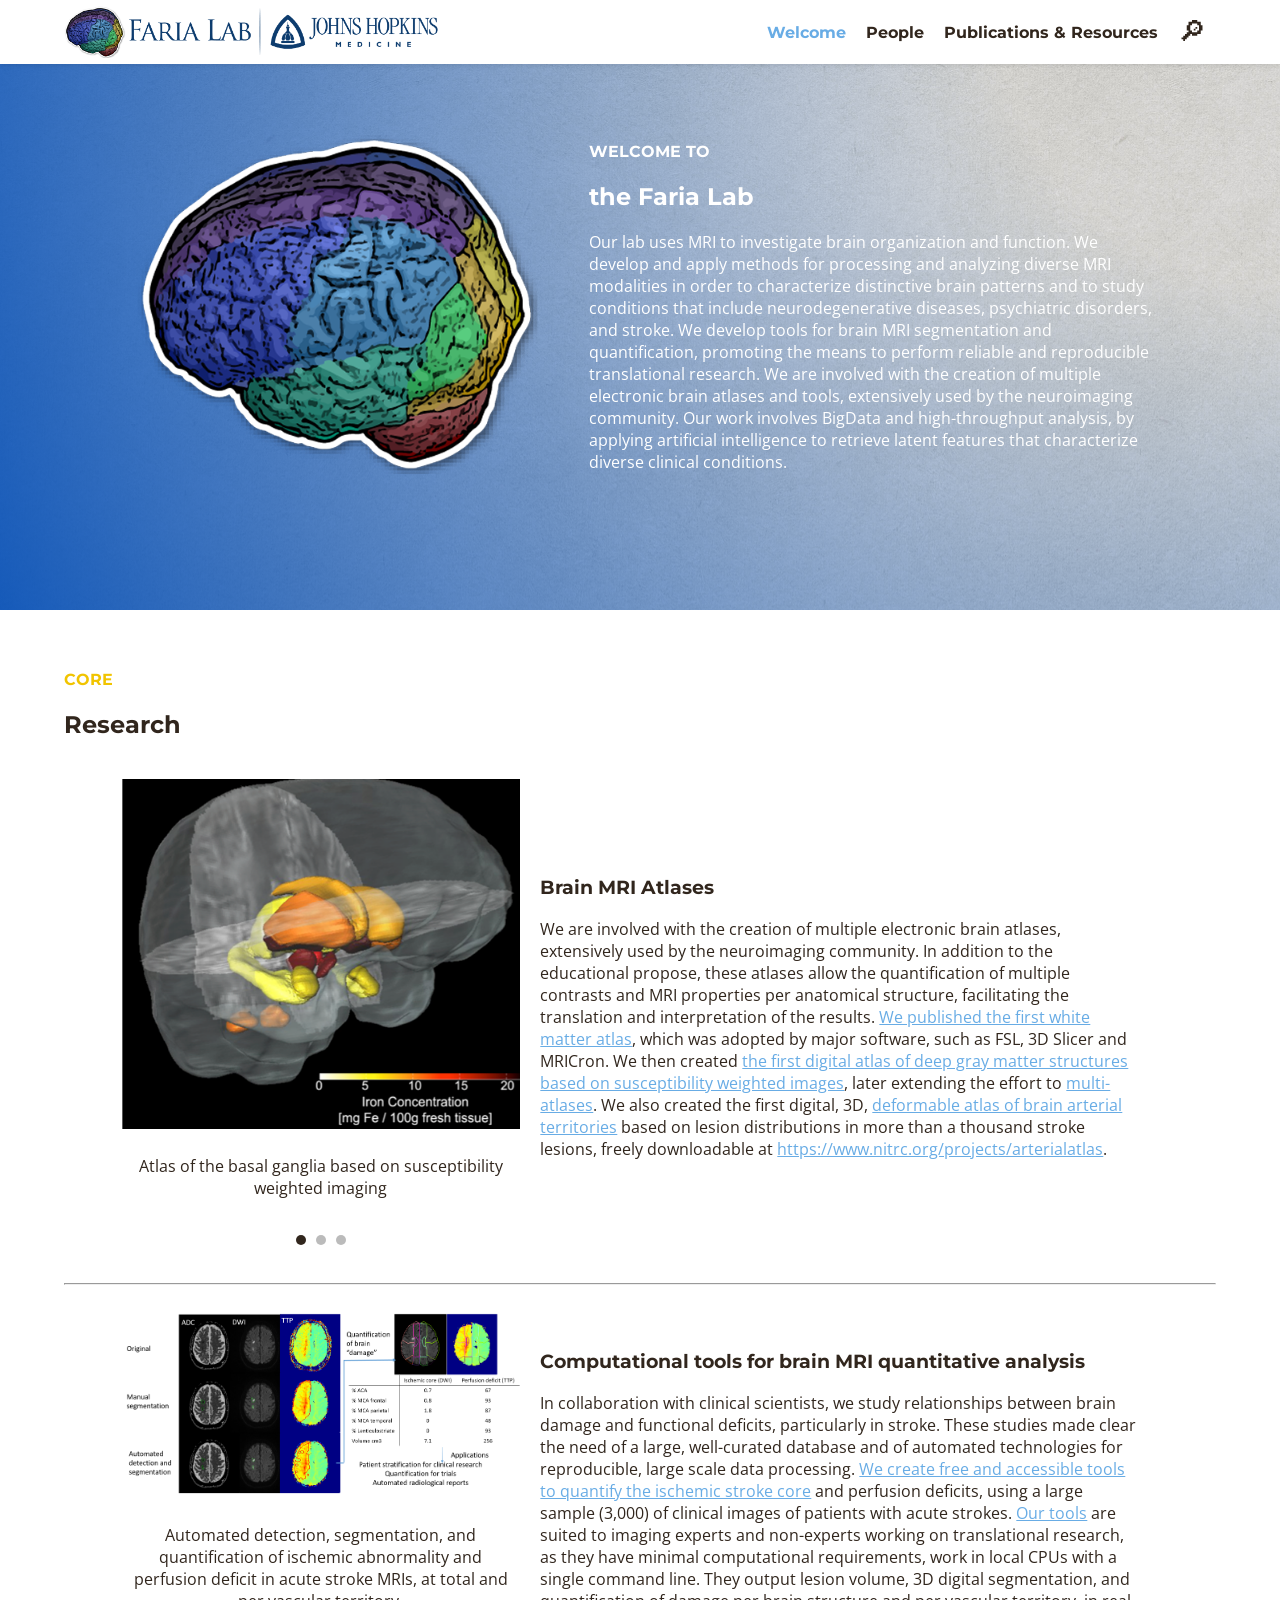
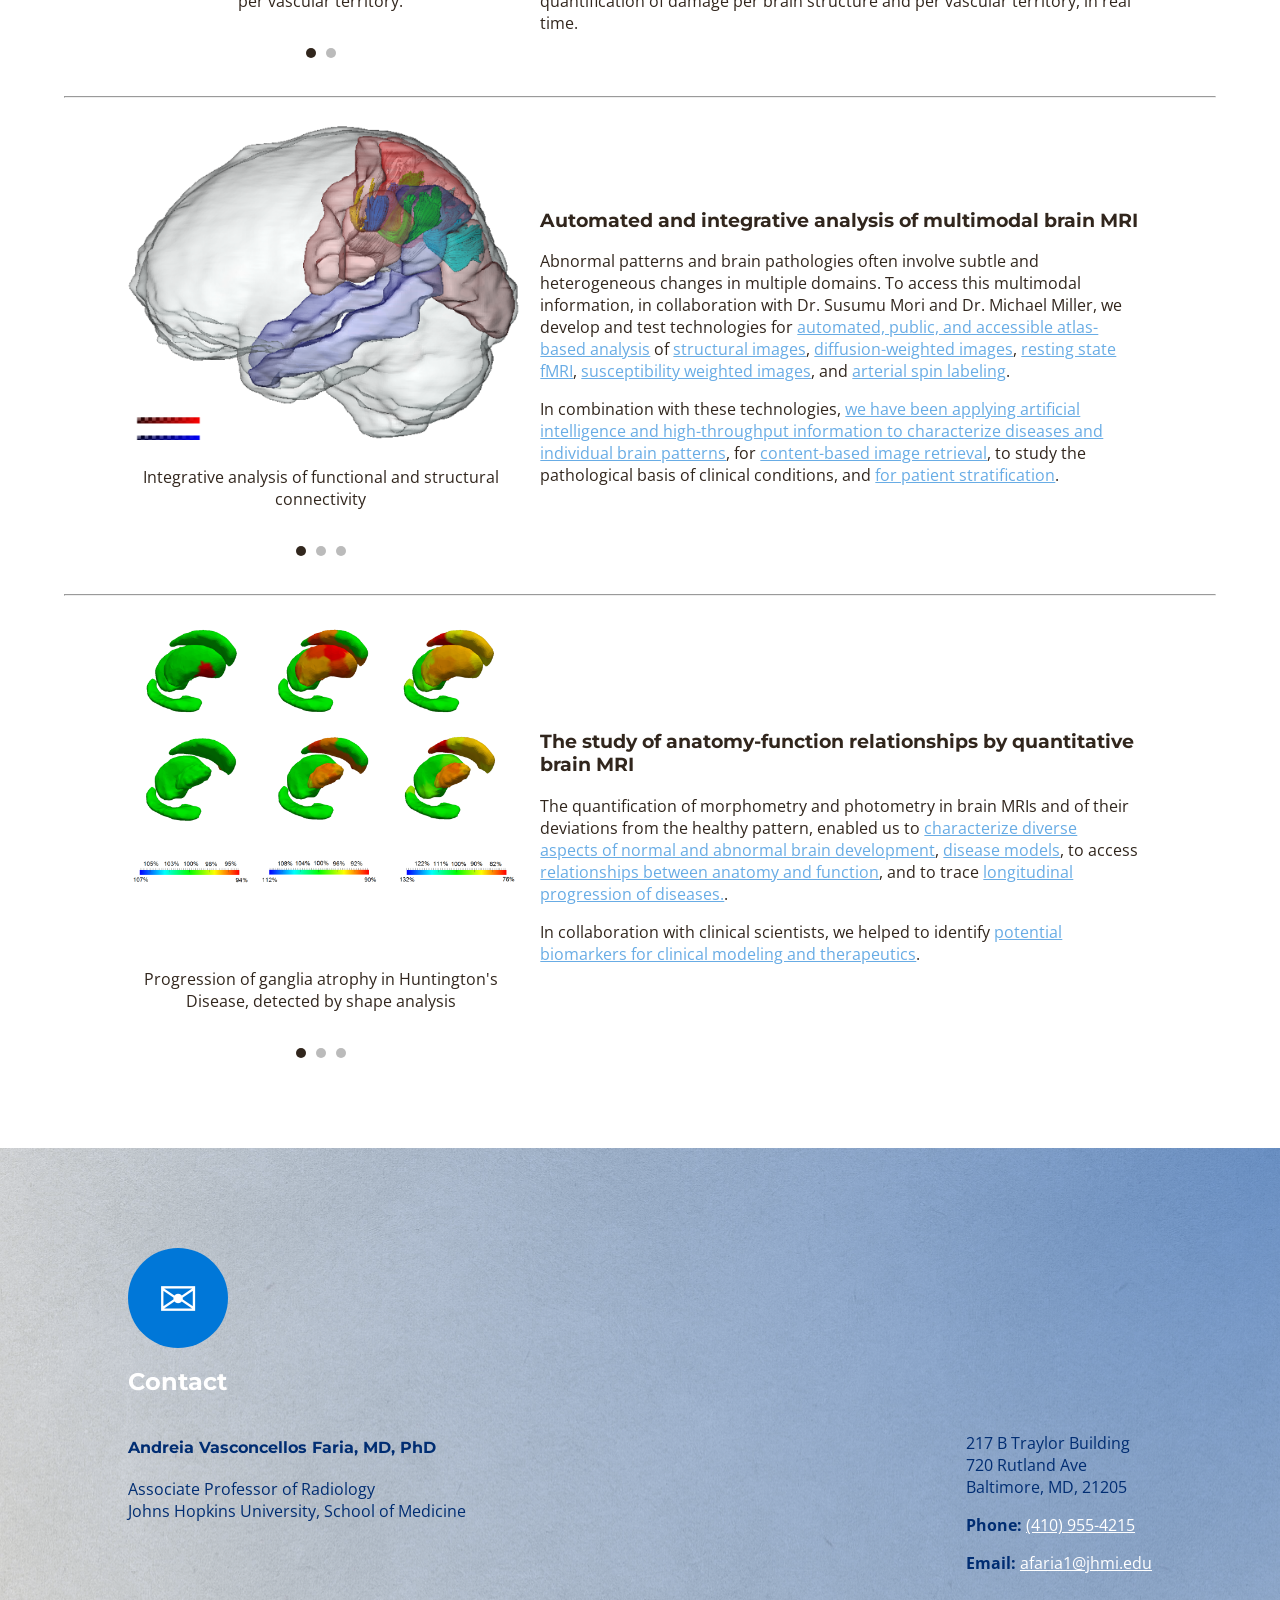
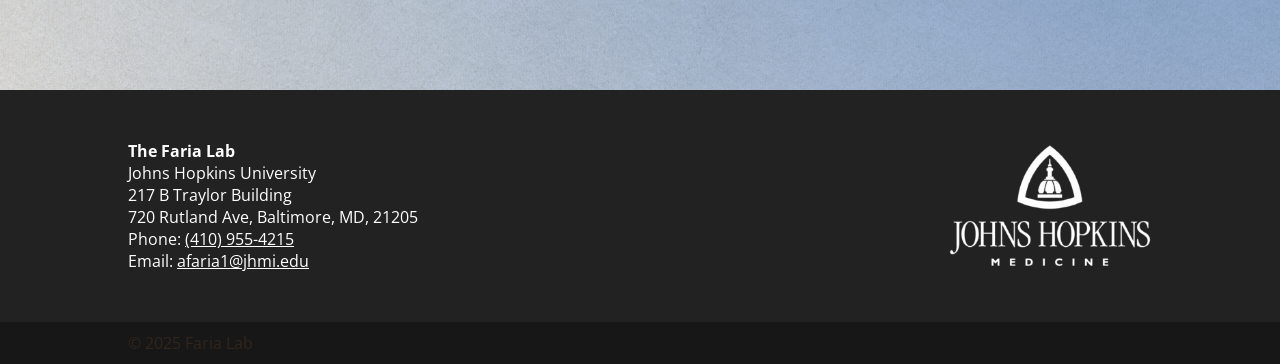
==== commit 020f5248: "fined tuned style and finished index.html" ====
--- a/from_scratch/index.html
+++ b/from_scratch/index.html
@@ -19,9 +19,9 @@
         <button class="menu-toggle" aria-label="Toggle navigation">☰</button>
 
         <nav>
-            <a href="#welcome">Welcome</a>
-            <a href="#people">People</a>
-            <a href="#P&R">Publications & Resources</a>
+            <a href="index.html" class="current">Welcome</a>
+            <a href="pages/people.html">People</a>
+            <a href="pages/publications.html">Publications & Resources</a>
             <button class="search-toggle" aria-label="Toggle search">🔎︎</button>
         </nav>
 
--- a/from_scratch/style.css
+++ b/from_scratch/style.css
@@ -12,6 +12,10 @@
     margin: 0;
     font-family: 'Open Sans', sans-serif;
     color: var(--sable);
+}
+
+a{
+    color: var(--spirit-blue);
 }
 
 h1,
@@ -77,6 +81,10 @@
     color: var(--sable);
 }
 
+.site-header nav .current {
+    color: var(--spirit-blue);
+}
+
 .site-header * {
     max-height: 80%;
 }
@@ -283,6 +291,7 @@
     margin: 0;
     padding: 0;
     gap: 0;
+    width: 100%;
 }
 
 footer .subfooter {
@@ -293,11 +302,16 @@
     display: flex;
     justify-content: space-between;
     align-items: center;
+    gap: 50px;
 }
 
 footer .footer {
     background-color: #171717;
     padding: 10px 10%;
+}
+
+footer .subfooter-text {
+    width: 100%;
 }
 
 footer .subfooter p,
@@ -410,4 +424,7 @@
         padding: 20px 0;
     }
 
+    footer img {
+        max-width: 40%;
+    }
 }
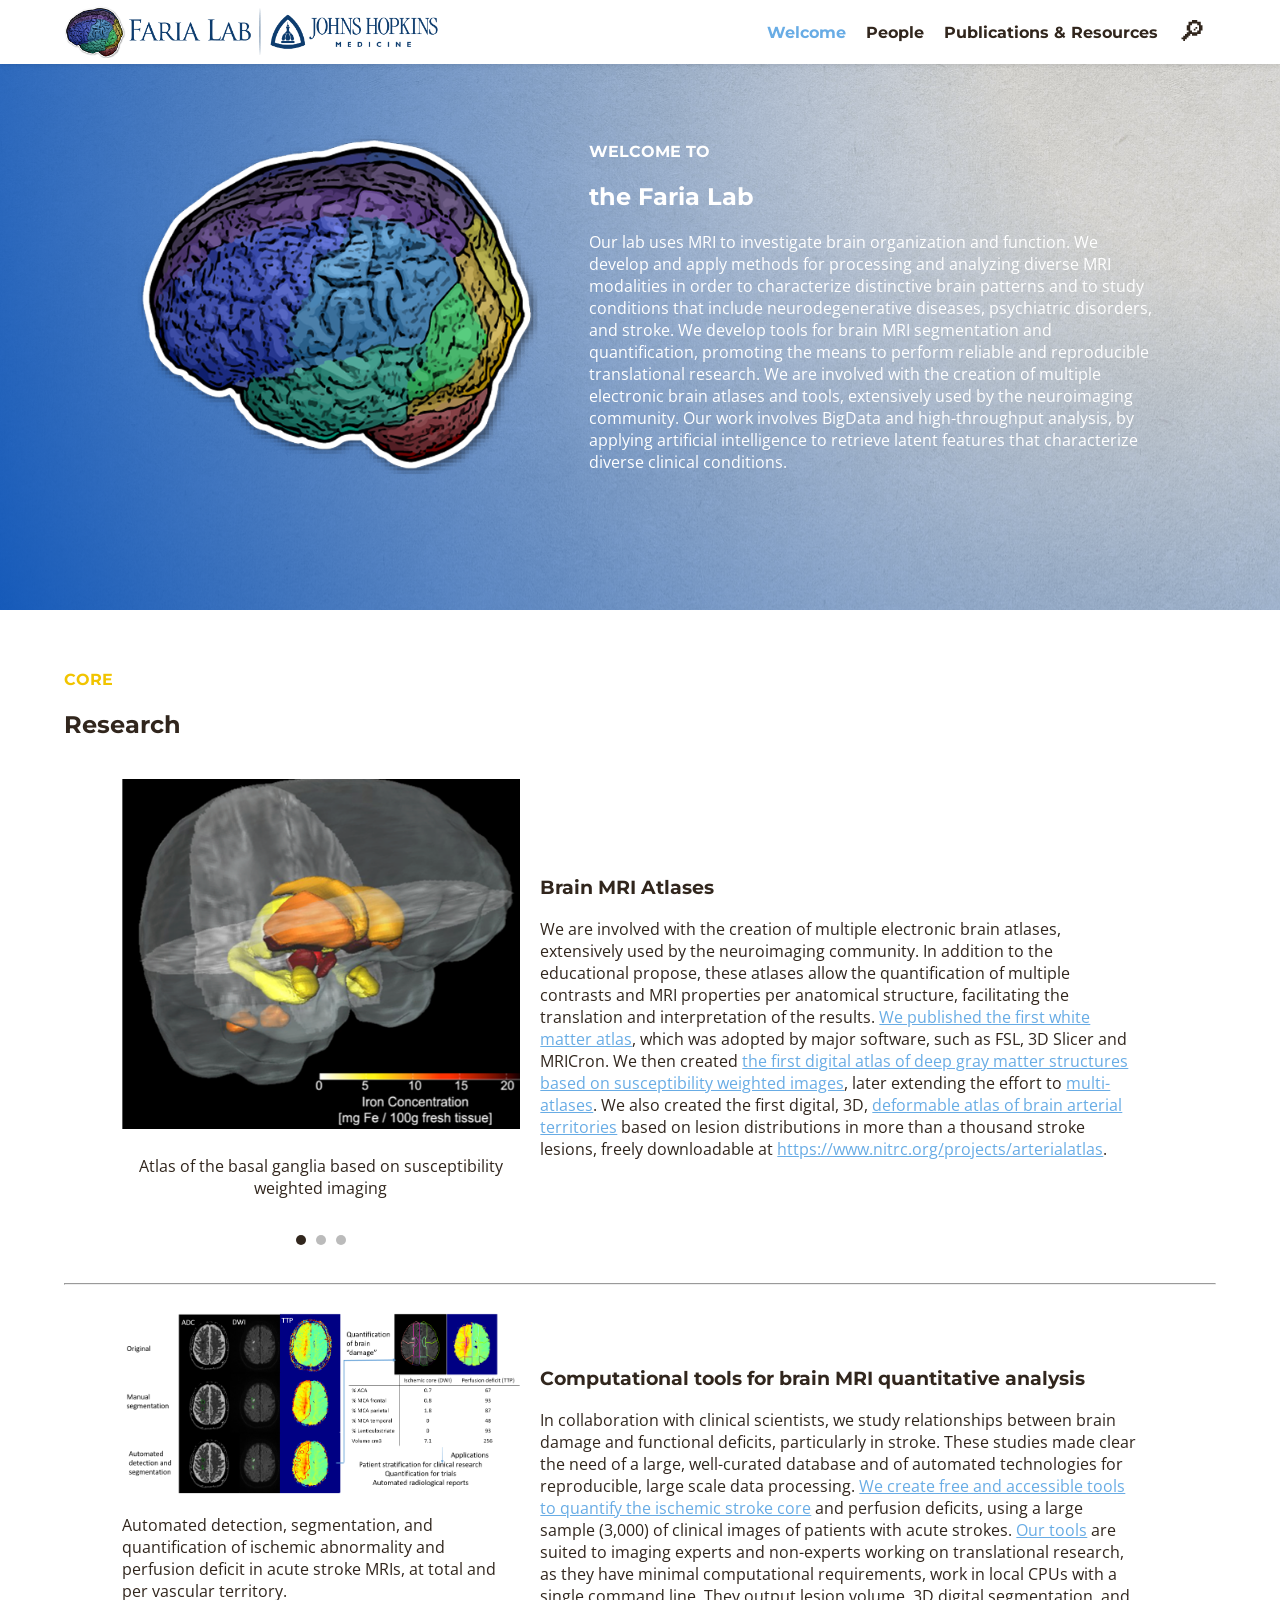
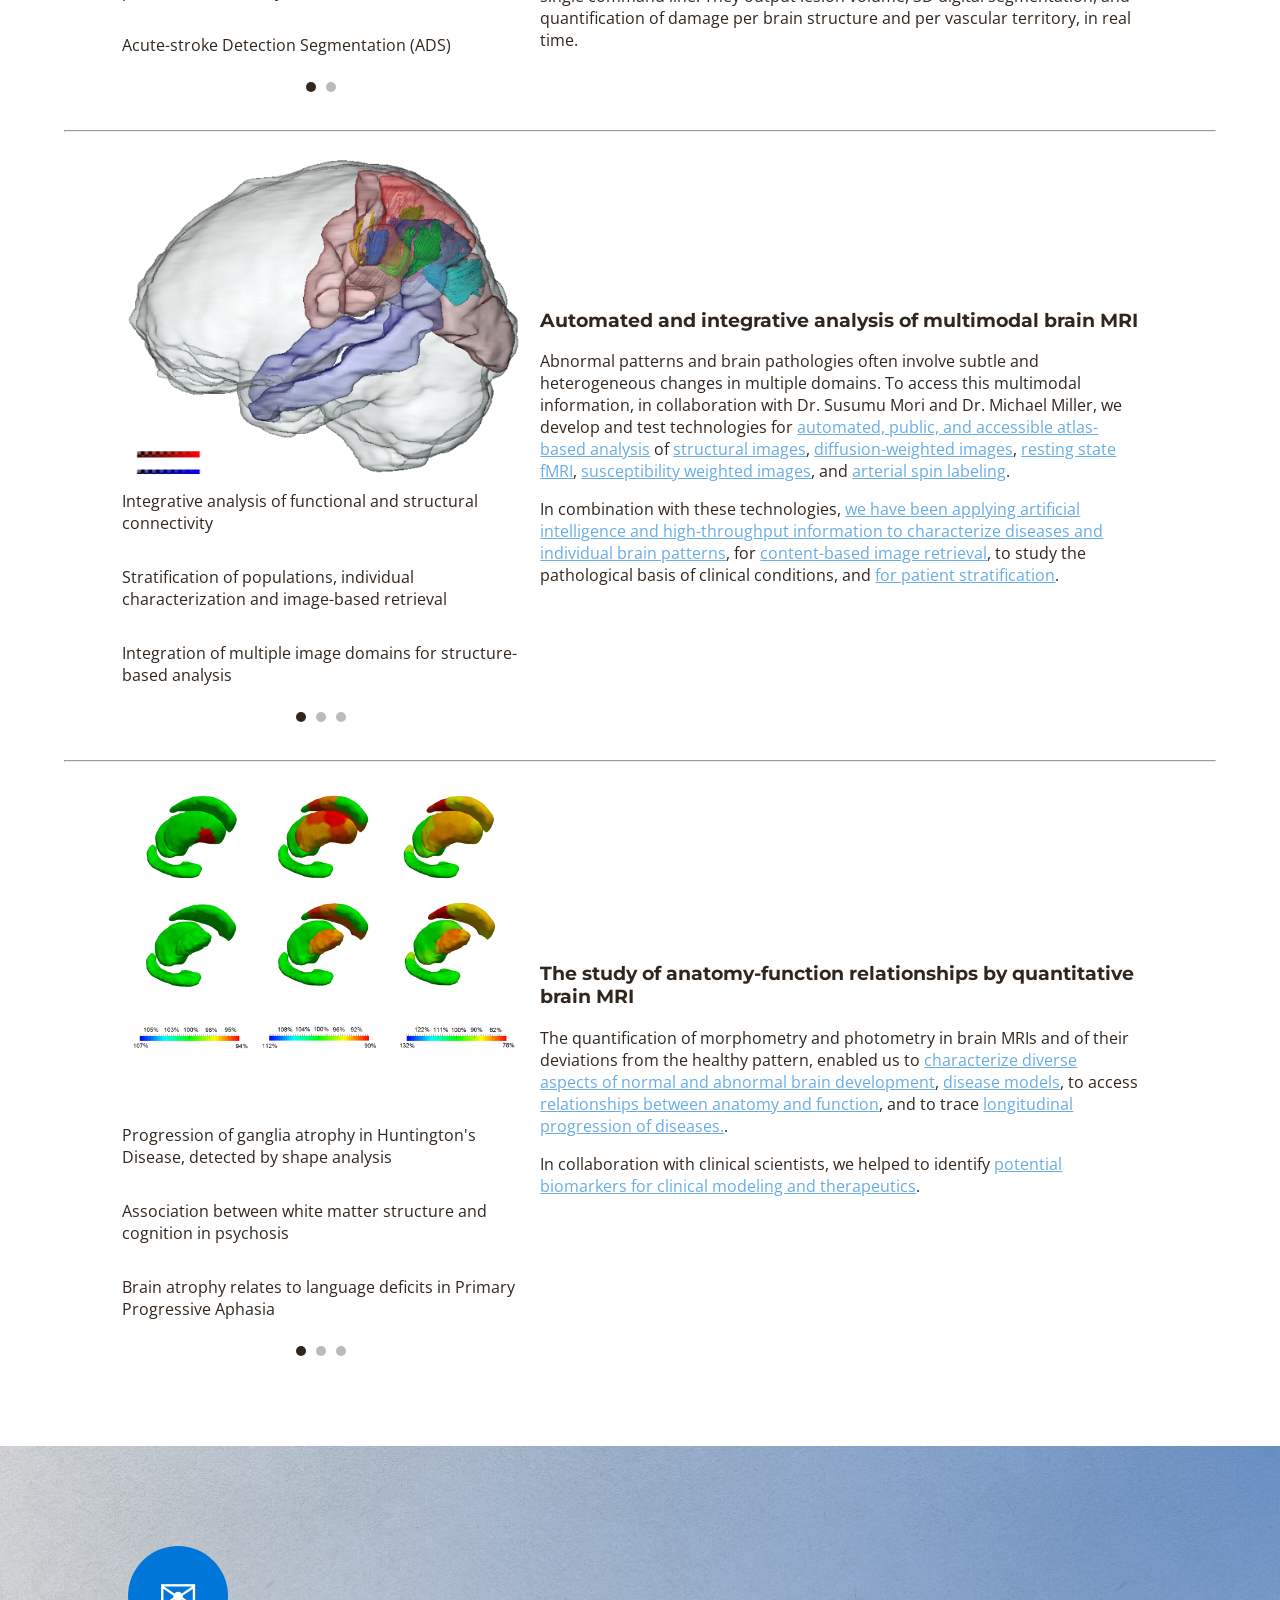
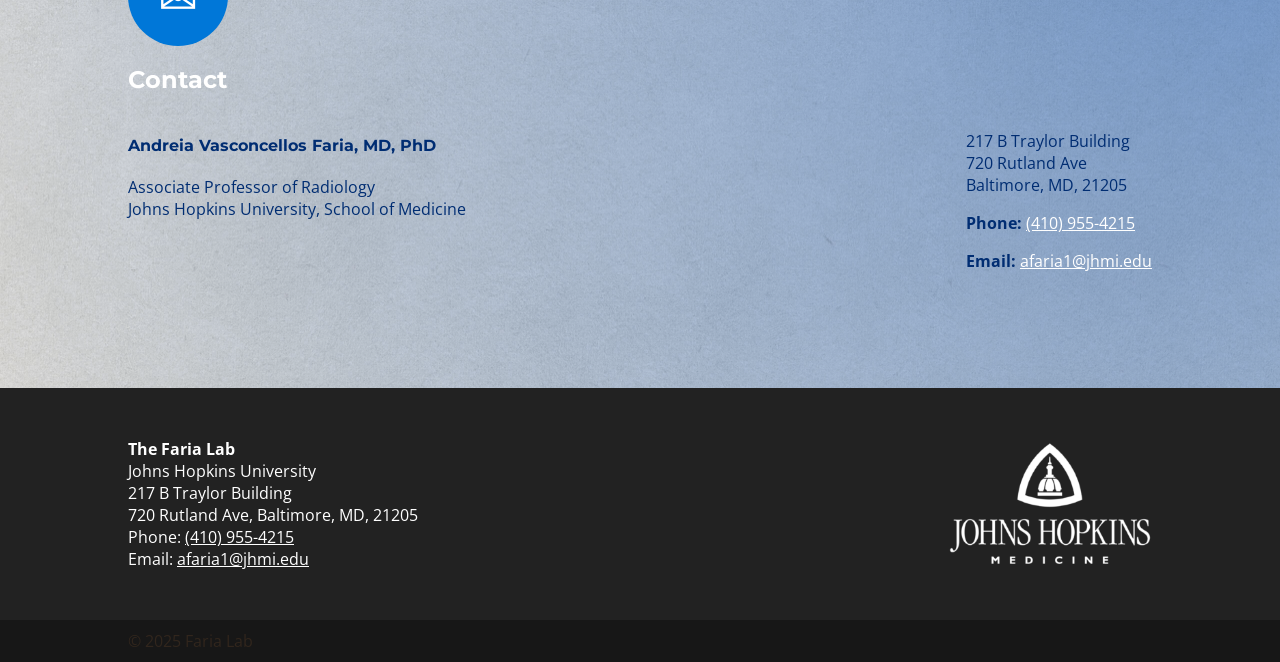
==== commit f972b38c: "new carousel structure, style, and script (combined img and caption into one element) implemented fo" ====
--- a/from_scratch/index.html
+++ b/from_scratch/index.html
@@ -53,17 +53,22 @@
 
         <div class="research-area">
             <div class="carousel" id="carousel1">
-                <img src="images/research1_SWI.png" alt="Research 1 SWI" class="slide show">
-                <img src="images/research1_atlas.png" alt="Research 1 Atlas" class="slide">
-                <img src="images/ArterialAtlas.png" alt="Research 1 Arterial Atlas" class="slide">
-
-                <button class="prev" aria-label="Previous slide">&#10094;</button>
-                <button class="next" aria-label="Next slide">&#10095;</button>
-
-                <p class="caption show">Atlas of the basal ganglia based on susceptibility weighted imaging</p>
-                <p class="caption">MRI based atlas of structural anatomy</p>
-                <p class="caption">Digital atlas of vascular territories</p>
-
+                <div class="slide show">
+                    <img class="slide-fig" src="images/research1_SWI.png" alt="Research 1 SWI">
+                    <p class="caption">Atlas of the basal ganglia based on susceptibility weighted imaging</p>
+                </div>
+                <div class="slide">
+                    <img class="slide-fig" src="images/research1_atlas.png" alt="Research 1 Atlas">
+                    <p class="caption">MRI based atlas of structural anatomy</p>
+                </div>
+                <div class="slide">
+                    <img class="slide-fig" src="images/ArterialAtlas.png" alt="Research 1 Arterial Atlas">
+                    <p class="caption">Digital atlas of vascular territories</p>
+                </div>
+                
+                <button class="prev" aria-label="Previous slide">&#10094;</button>
+                <button class="next" aria-label="Next slide">&#10095;</button> 
+                
                 <div class="dots">
                     <span class="dot show"></span>
                     <span class="dot"></span>
--- a/from_scratch/style.css
+++ b/from_scratch/style.css
@@ -144,7 +144,9 @@
     color: var(--gold);
 }
 
-.content-section .research-area {
+.content-section .research-area,
+.content-section .person,
+.content-section .resources {
     display: flex;
     justify-content: space-between;
     align-items: center;
@@ -154,12 +156,13 @@
 .content-section .carousel {
     display: grid;
     width: 40%;
-    grid-template-columns: minmax(0, 1fr);  /* allow grid to shrink below content size */
 }
 
 .content-section .carousel .slide {
     grid-column: 1;
     grid-row: 1;
+    display: grid;
+    grid-template-columns: minmax(0, 1fr);  /* allow grid to shrink below content size */
     width: 100%;
     opacity: 0;
     visibility: hidden;
@@ -169,6 +172,20 @@
 .content-section .carousel .slide.show {
     opacity: 1;
     visibility: visible;
+}
+
+.content-section .carousel .slide .slide-fig {
+    grid-column: 1;
+    grid-row: 1;
+    width: 100%;
+}
+
+.content-section .carousel .slide .caption {
+    grid-column: 1;
+    grid-row: 2;
+    width: 100%;
+    text-align: center;
+    padding: 10px 0;
 }
 
 .content-section .carousel .prev {
@@ -195,22 +212,6 @@
 
 .content-section .carousel .next:hover {
     opacity: 1;
-}
-
-.content-section .carousel .caption {
-    grid-column: 1;
-    grid-row: 2;
-    width: 100%;
-    text-align: center;
-    padding: 10px 0;
-    opacity: 0;
-    visibility: hidden;
-    transition: opacity 0.5s ease-in-out;
-}
-
-.content-section .carousel .caption.show {  
-    opacity: 1;
-    visibility: visible;
 }
 
 /* The dots/bullets/indicators */
@@ -234,8 +235,26 @@
     background-color: var(--sable);
 }
 
+.content-section .portrait {
+    display: flex;
+    flex-direction: column;
+    align-items: center;
+    width: 30%;
+}
+
+.content-section .portrait img {
+    width: 100%;
+    border-radius: 5%;
+}
+
 .content-section .research-text {
     width: 60%;
+    height: auto;
+    padding: 0 20px;
+}
+
+.content-section .person-text {
+    width: 70%;
     height: auto;
     padding: 0 20px;
 }
@@ -424,6 +443,10 @@
         padding: 20px 0;
     }
 
+    .content-section .portrait {
+        width: 80%;
+    }
+
     footer img {
         max-width: 40%;
     }
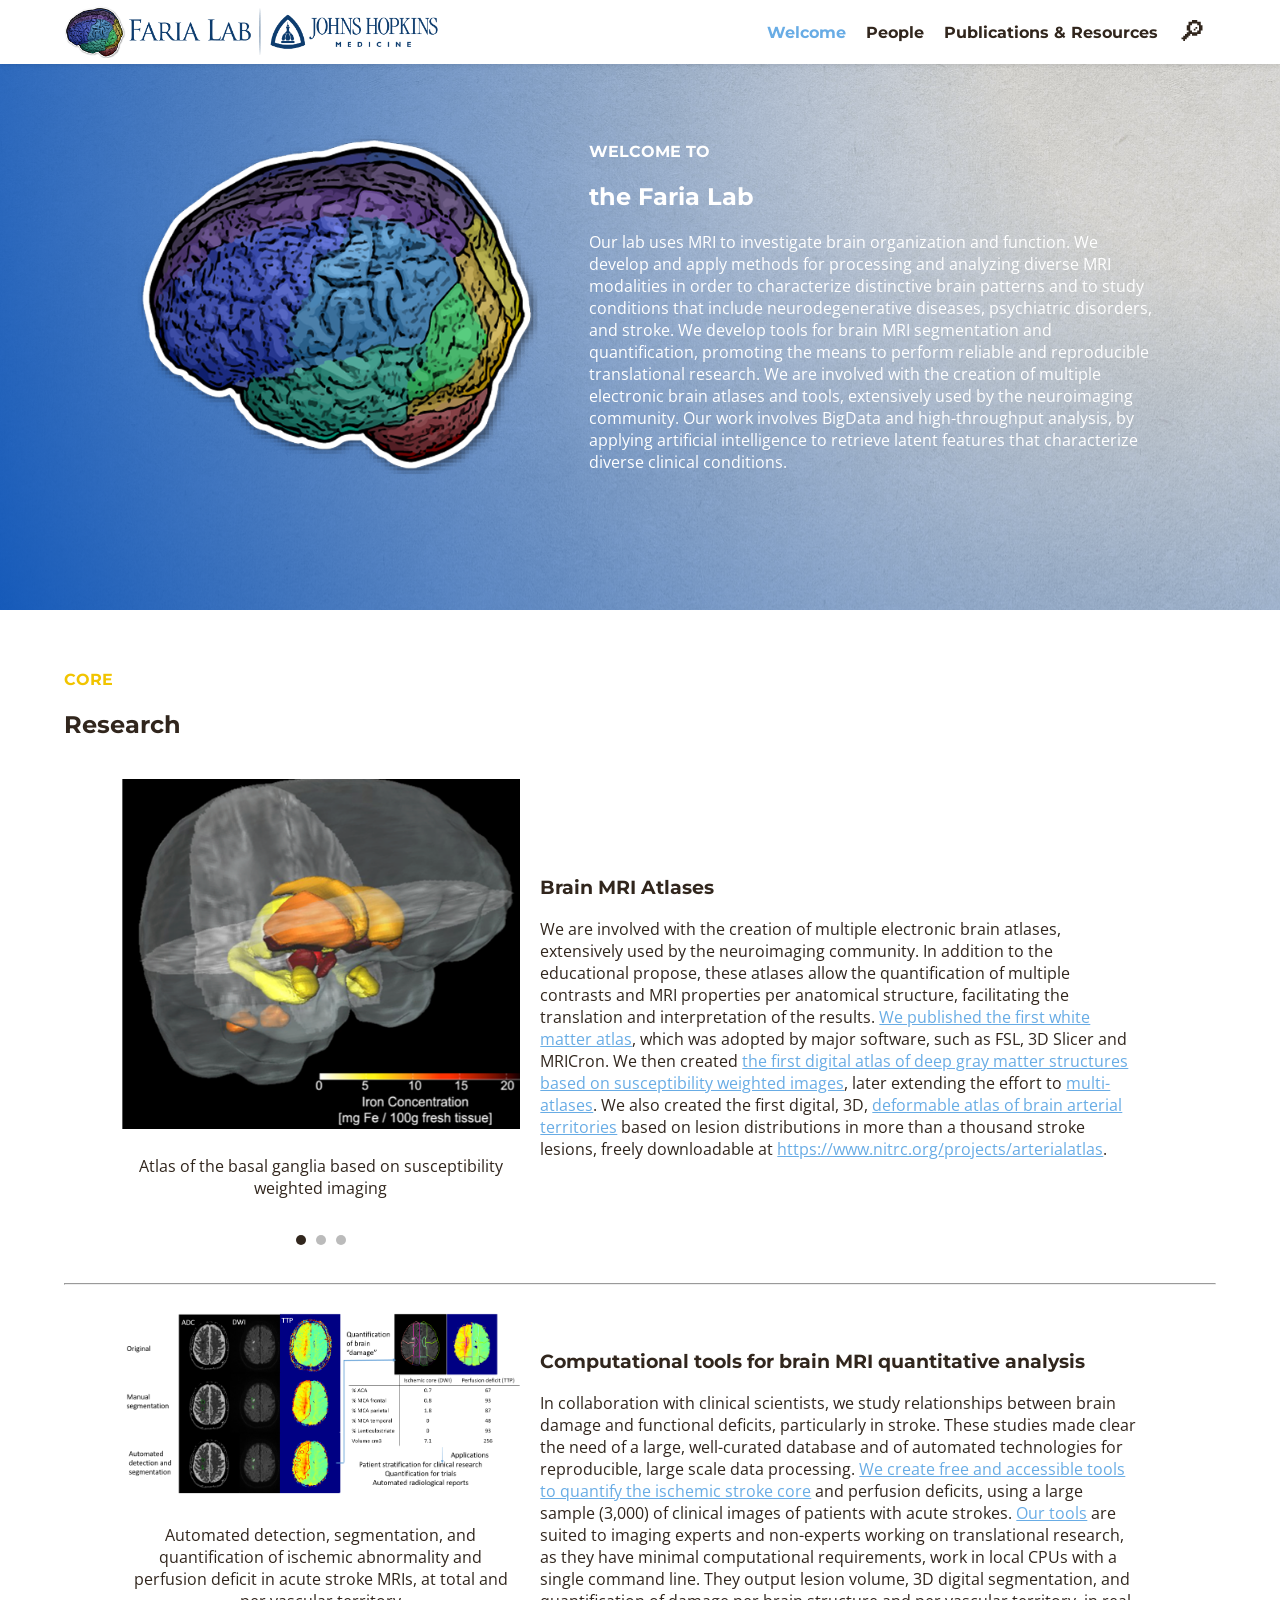
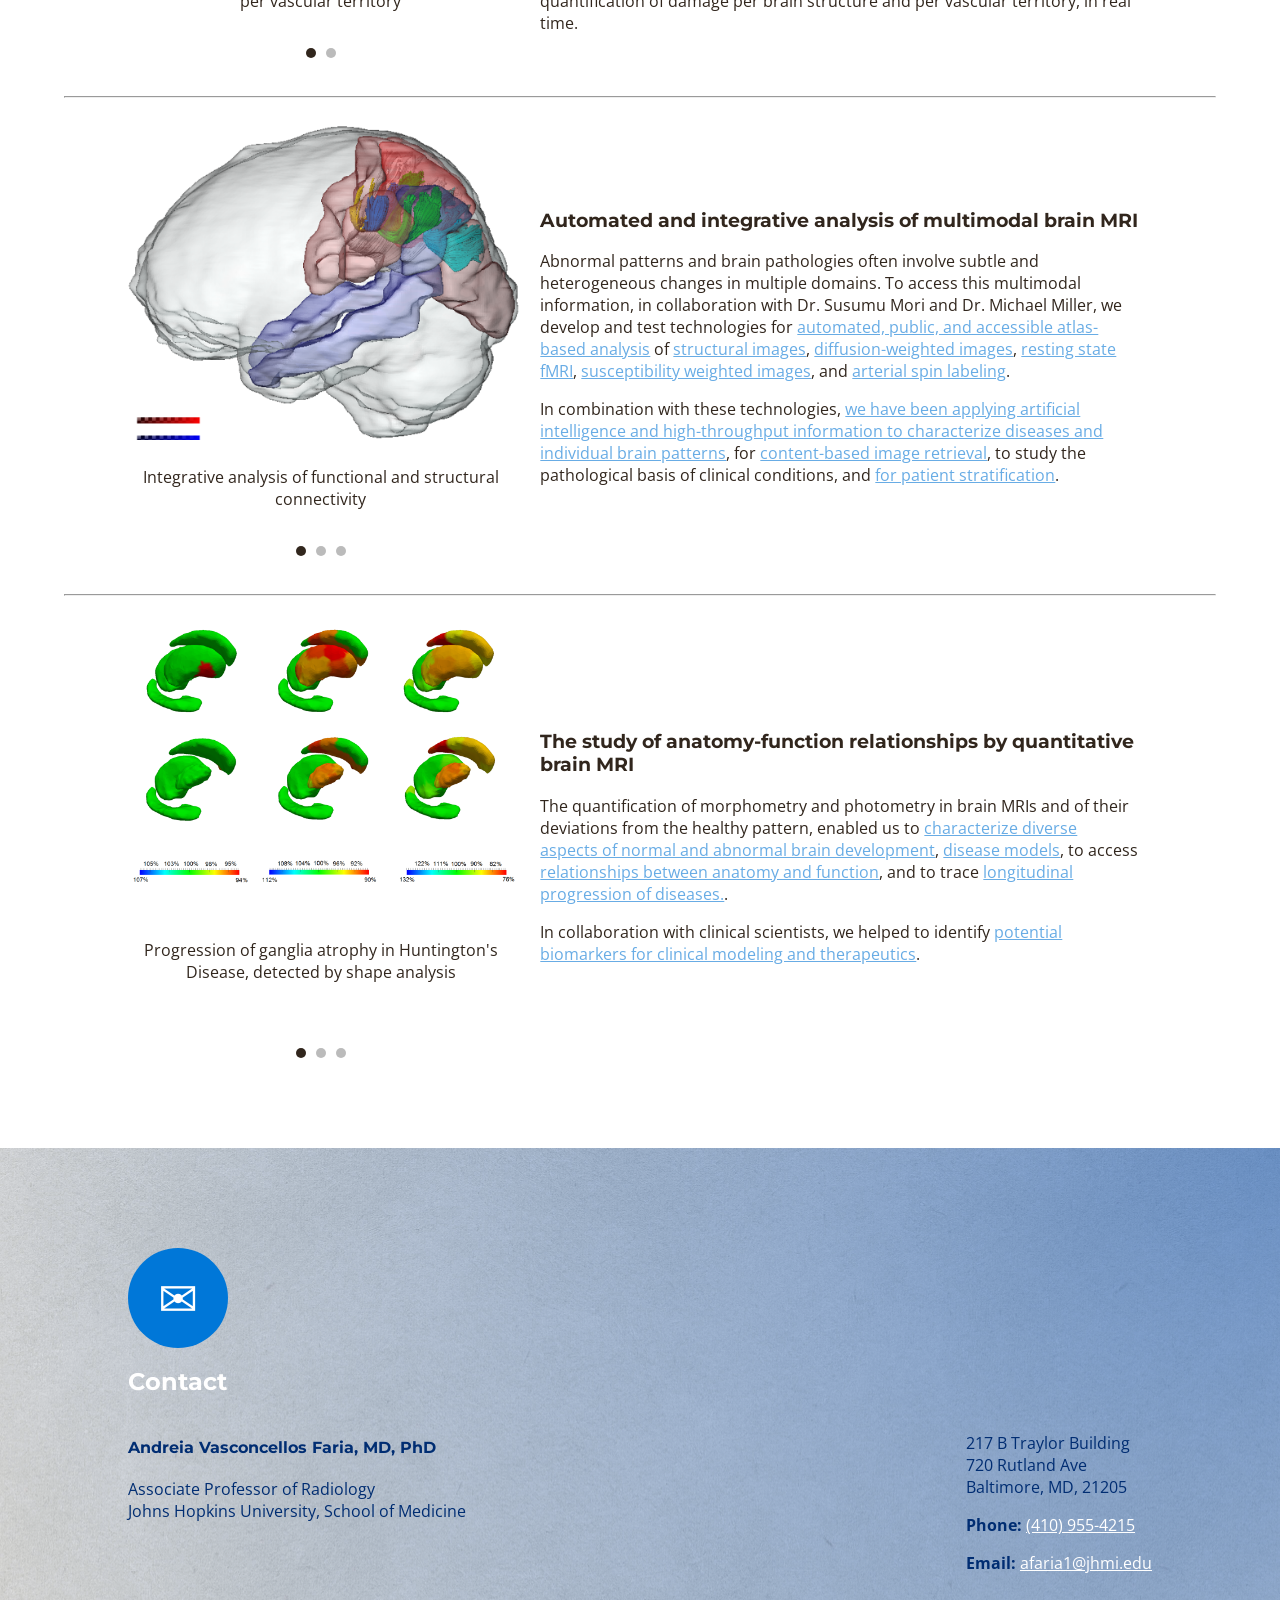
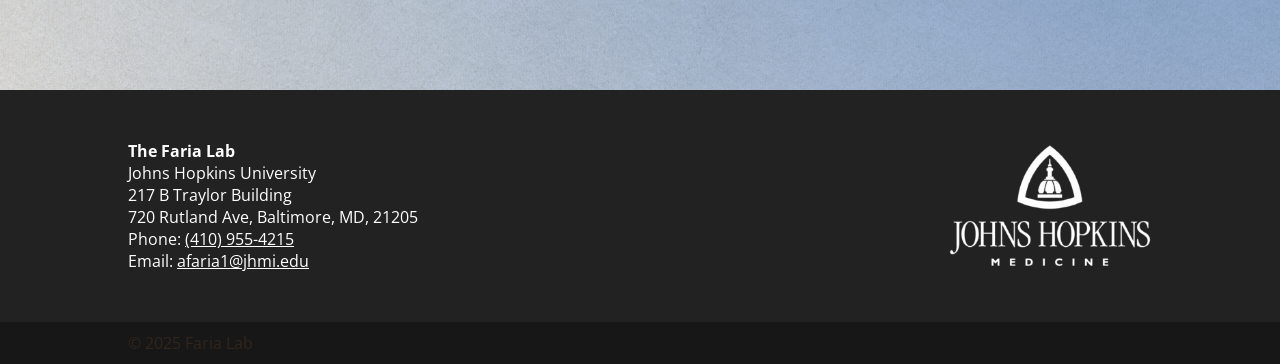
==== commit ee02b58f: "updated all carousels and finished resources section in R&P (didn't add bg color)" ====
--- a/from_scratch/index.html
+++ b/from_scratch/index.html
@@ -102,15 +102,18 @@
 
         <div class="research-area">
             <div class="carousel" id="carousel2">
-                <img src="images/research4_ADS.png" alt="Research 2 ADS" class="slide show">
-                <img src="images/research4publications_ADS.gif" alt="Research 2 ADS gif" class="slide">
+                <div class="slide show">
+                    <img class="slide-fig" src="images/research4_ADS.png" alt="Research 2 ADS">
+                    <p class="caption">Automated detection, segmentation, and quantification of ischemic abnormality
+                    and perfusion deficit in acute stroke MRIs, at total and per vascular territory</p>
+                </div>
+                <div class="slide">
+                    <img class="slide-fig" src="images/research4publications_ADS.gif" alt="Research 2 ADS gif">
+                    <p class="caption">Acute-stroke Detection Segmentation (ADS)</p>
+                </div>
 
                 <button class="prev" aria-label="Previous slide">&#10094;</button>
                 <button class="next" aria-label="Next slide">&#10095;</button>
-
-                <p class="caption show">Automated detection, segmentation, and quantification of ischemic abnormality
-                    and perfusion deficit in acute stroke MRIs, at total and per vascular territory.</p>
-                <p class="caption">Acute-stroke Detection Segmentation (ADS)</p>
 
                 <div class="dots">
                     <span class="dot show"></span>
@@ -139,18 +142,22 @@
 
         <div class="research-area">
             <div class="carousel" id="carousel3">
-                <img src="images/research2_fmri.png" alt="Research 3 fMRI" class="slide show">
-                <img src="images/research2_classification.png" alt="Research 3 Classification" class="slide">
-                <img src="images/research2_multimodal.jpg" alt="Research 3 Multimodal" class="slide">
+                <div class="slide show">
+                    <img class="slide-fig" src="images/research2_fmri.png" alt="Research 3 fMRI">
+                    <p class="caption">Integrative analysis of functional and structural connectivity</p>
+                </div>
+                <div class="slide">
+                    <img class="slide-fig" src="images/research2_classification.png" alt="Research 3 Classification">
+                    <p class="caption">Stratification of populations, individual characterization and image-based retrieval</p>
+                </div>
+                <div class="slide">
+                    <img class="slide-fig" src="images/research2_multimodal.jpg" alt="Research 3 Multimodal">
+                    <p class="caption">Integration of multiple image domains for structure-based analysis</p>
+                </div>
 
                 <button class="prev" aria-label="Previous slide">&#10094;</button>
                 <button class="next" aria-label="Next slide">&#10095;</button>
 
-                <p class="caption show">Integrative analysis of functional and structural connectivity</p>
-                <p class="caption">Stratification of populations, individual characterization and image-based retrieval
-                </p>
-                <p class="caption">Integration of multiple image domains for structure-based analysis</p>
-
                 <div class="dots">
                     <span class="dot show"></span>
                     <span class="dot"></span>
@@ -171,16 +178,21 @@
 
         <div class="research-area">
             <div class="carousel" id="carousel1">
-                <img src="images/research3_HD.png" alt="Research 4 HD" class="slide show">
-                <img src="images/research3_FEP.png" alt="Research 4 FEP" class="slide">
-                <img src="images/research3_aphasia.png" alt="Research 4 Aphasia" class="slide">
+                <div class="slide show">
+                    <img class="slide-fig" src="images/research3_HD.png" alt="Research 4 HD">
+                    <p class="caption">Progression of ganglia atrophy in Huntington's Disease, detected by shape analysis</p>
+                </div>
+                <div class="slide">
+                    <img class="slide-fig" src="images/research3_FEP.png" alt="Research 4 FEP">
+                    <p class="caption">Association between white matter structure and cognition in psychosis</p>
+                </div>
+                <div class="slide">
+                    <img class="slide-fig" src="images/research3_aphasia.png" alt="Research 4 Aphasia">
+                    <p class="caption">Brain atrophy relates to language deficits in Primary Progressive Aphasia</p>
+                </div>
 
                 <button class="prev" aria-label="Previous slide">&#10094;</button>
                 <button class="next" aria-label="Next slide">&#10095;</button>
-
-                <p class="caption show">Progression of ganglia atrophy in Huntington's Disease, detected by shape analysis</p>
-                <p class="caption">Association between white matter structure and cognition in psychosis</p>
-                <p class="caption">Brain atrophy relates to language deficits in Primary Progressive Aphasia</p>
 
                 <div class="dots">
                     <span class="dot show"></span>
--- a/from_scratch/style.css
+++ b/from_scratch/style.css
@@ -247,7 +247,9 @@
     border-radius: 5%;
 }
 
-.content-section .research-text {
+.content-section .research-text,
+.content-section .resources-container {
+    display: block;
     width: 60%;
     height: auto;
     padding: 0 20px;
@@ -257,6 +259,10 @@
     width: 70%;
     height: auto;
     padding: 0 20px;
+}
+
+.content-section .resources-container img {
+    width: 100%;
 }
 
 .contact {
@@ -424,7 +430,7 @@
         width: 80%;
     }
 
-    .content-section .carousel .slide {
+    .content-section .carousel .slide .slide-fig {
         justify-self: center;
     }
 
